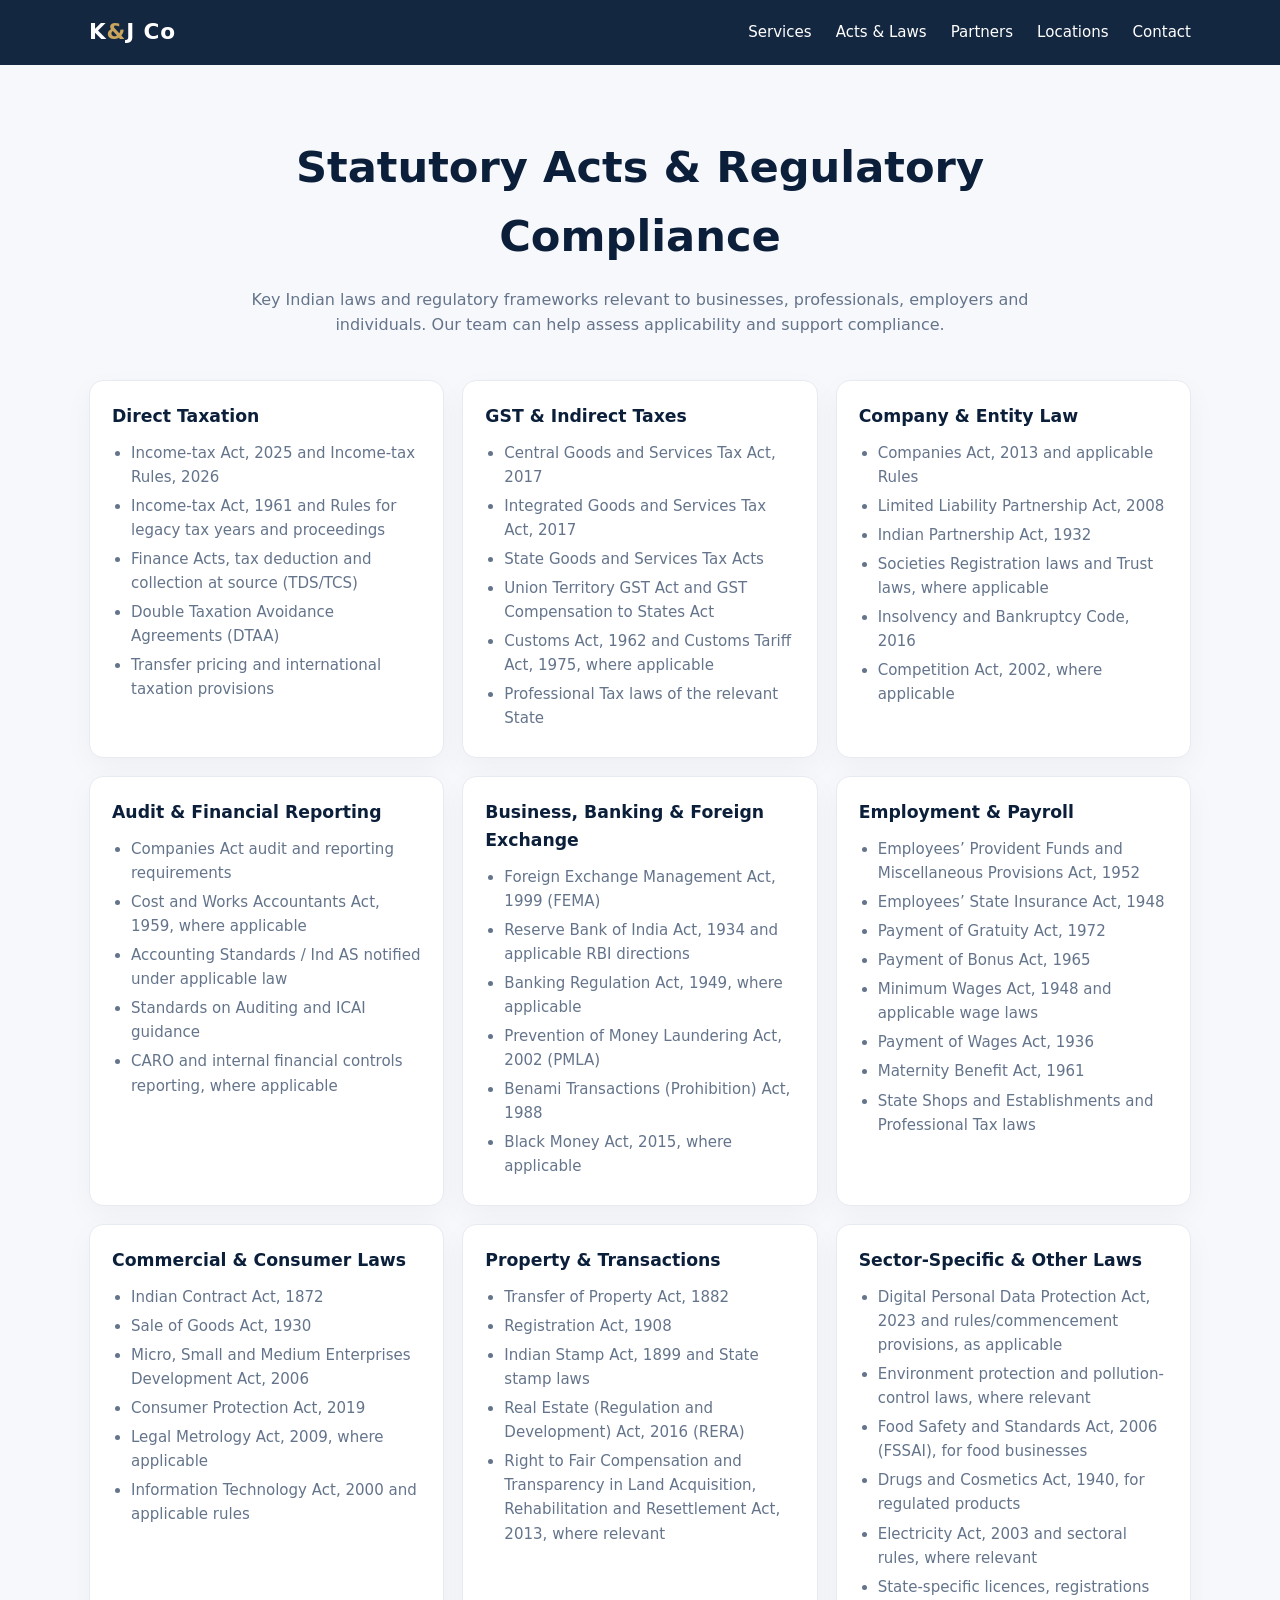
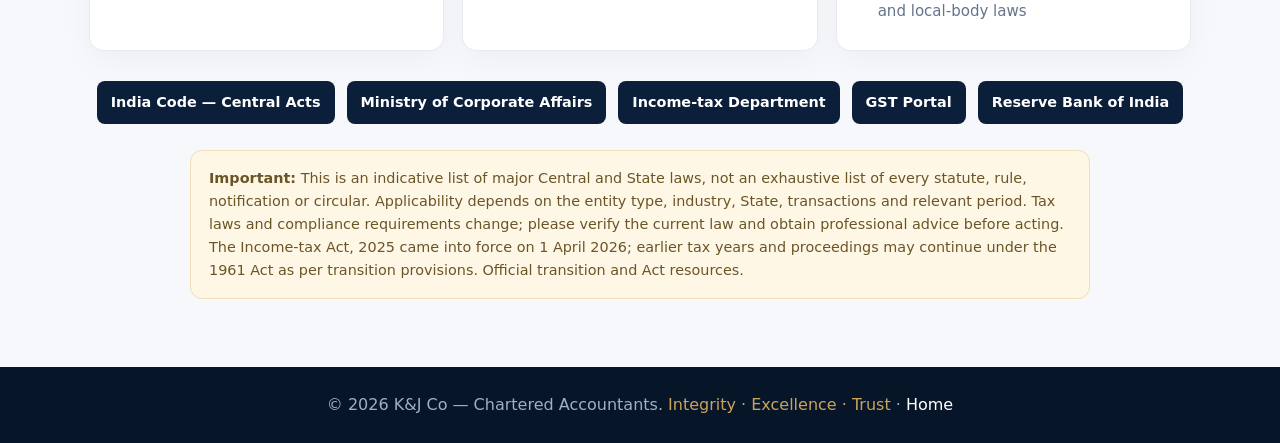
==== acts.html @ 5349c77d "Add dedicated statutory acts and laws page" ====
<!doctype html>
<html lang="en">
<head>
<meta charset="utf-8">
<meta name="viewport" content="width=device-width,initial-scale=1">
<title>Statutory Acts & Laws | K&J Co</title>
<meta name="description" content="An indicative guide to major Indian statutory acts and regulatory compliance areas relevant to businesses, professionals and individuals.">
<style>
:root{--navy:#0b1f3a;--gold:#c9a45c;--ink:#152238;--muted:#64748b;--bg:#f7f8fb;--white:#fff}
*{box-sizing:border-box}html{scroll-behavior:smooth}body{margin:0;font-family:Inter,system-ui,-apple-system,Segoe UI,Roboto,Arial,sans-serif;color:var(--ink);background:var(--bg);line-height:1.6}
a{text-decoration:none;color:inherit}.nav{position:sticky;top:0;z-index:10;background:rgba(11,31,58,.96);backdrop-filter:blur(12px);color:#fff}.navin{max-width:1150px;margin:auto;padding:15px 24px;display:flex;align-items:center;justify-content:space-between}.brand{font-weight:800;font-size:1.35rem;letter-spacing:.04em}.brand span{color:var(--gold)}.links{display:flex;gap:24px;font-size:.94rem}.links a:hover{color:var(--gold)}
section{max-width:1150px;margin:auto;padding:68px 24px}.section-head{text-align:center;max-width:800px;margin:0 auto 42px}.section-head h2{font-size:clamp(2rem,4vw,2.7rem);margin:0 0 10px;color:var(--navy)}.section-head p{color:var(--muted)}
.acts-grid{display:grid;grid-template-columns:repeat(3,1fr);gap:18px}.act-card{background:#fff;border:1px solid #e7eaf0;border-radius:14px;padding:22px;box-shadow:0 10px 30px rgba(15,23,42,.04)}.act-card h3{margin:0 0 10px;color:var(--navy);font-size:1.08rem}.act-card ul{padding-left:19px;margin:0;color:var(--muted);font-size:.94rem}.act-card li{margin:5px 0}.official-links{display:flex;flex-wrap:wrap;justify-content:center;gap:12px;margin-top:30px}.official-links a{background:#0b1f3a;color:#fff;border-radius:8px;padding:10px 14px;font-weight:700;font-size:.9rem}.legal-note{max-width:900px;margin:26px auto 0;padding:16px 18px;background:#fff7e6;border:1px solid #f0dfb6;border-radius:12px;color:#6b5527;font-size:.9rem}
footer{background:#071528;color:#9fb0c5;text-align:center;padding:25px}.gold{color:var(--gold)}
@media(max-width:800px){.links{display:none}.acts-grid{grid-template-columns:1fr}}
</style>
</head>
<body>
<nav class="nav"><div class="navin"><a class="brand" href="index.html">K<span>&</span>J Co</a><div class="links"><a href="index.html#services">Services</a><a href="acts.html">Acts & Laws</a><a href="index.html#partners">Partners</a><a href="index.html#locations">Locations</a><a href="index.html#contact">Contact</a></div></div></nav>
<section id="acts"><div class="section-head"><h2>Statutory Acts & Regulatory Compliance</h2><p>Key Indian laws and regulatory frameworks relevant to businesses, professionals, employers and individuals. Our team can help assess applicability and support compliance.</p></div>
<div class="acts-grid">
<article class="act-card"><h3>Direct Taxation</h3><ul><li>Income-tax Act, 2025 and Income-tax Rules, 2026</li><li>Income-tax Act, 1961 and Rules for legacy tax years and proceedings</li><li>Finance Acts, tax deduction and collection at source (TDS/TCS)</li><li>Double Taxation Avoidance Agreements (DTAA)</li><li>Transfer pricing and international taxation provisions</li></ul></article>
<article class="act-card"><h3>GST & Indirect Taxes</h3><ul><li>Central Goods and Services Tax Act, 2017</li><li>Integrated Goods and Services Tax Act, 2017</li><li>State Goods and Services Tax Acts</li><li>Union Territory GST Act and GST Compensation to States Act</li><li>Customs Act, 1962 and Customs Tariff Act, 1975, where applicable</li><li>Professional Tax laws of the relevant State</li></ul></article>
<article class="act-card"><h3>Company & Entity Law</h3><ul><li>Companies Act, 2013 and applicable Rules</li><li>Limited Liability Partnership Act, 2008</li><li>Indian Partnership Act, 1932</li><li>Societies Registration laws and Trust laws, where applicable</li><li>Insolvency and Bankruptcy Code, 2016</li><li>Competition Act, 2002, where applicable</li></ul></article>
<article class="act-card"><h3>Audit & Financial Reporting</h3><ul><li>Companies Act audit and reporting requirements</li><li>Cost and Works Accountants Act, 1959, where applicable</li><li>Accounting Standards / Ind AS notified under applicable law</li><li>Standards on Auditing and ICAI guidance</li><li>CARO and internal financial controls reporting, where applicable</li></ul></article>
<article class="act-card"><h3>Business, Banking & Foreign Exchange</h3><ul><li>Foreign Exchange Management Act, 1999 (FEMA)</li><li>Reserve Bank of India Act, 1934 and applicable RBI directions</li><li>Banking Regulation Act, 1949, where applicable</li><li>Prevention of Money Laundering Act, 2002 (PMLA)</li><li>Benami Transactions (Prohibition) Act, 1988</li><li>Black Money Act, 2015, where applicable</li></ul></article>
<article class="act-card"><h3>Employment & Payroll</h3><ul><li>Employees’ Provident Funds and Miscellaneous Provisions Act, 1952</li><li>Employees’ State Insurance Act, 1948</li><li>Payment of Gratuity Act, 1972</li><li>Payment of Bonus Act, 1965</li><li>Minimum Wages Act, 1948 and applicable wage laws</li><li>Payment of Wages Act, 1936</li><li>Maternity Benefit Act, 1961</li><li>State Shops and Establishments and Professional Tax laws</li></ul></article>
<article class="act-card"><h3>Commercial & Consumer Laws</h3><ul><li>Indian Contract Act, 1872</li><li>Sale of Goods Act, 1930</li><li>Micro, Small and Medium Enterprises Development Act, 2006</li><li>Consumer Protection Act, 2019</li><li>Legal Metrology Act, 2009, where applicable</li><li>Information Technology Act, 2000 and applicable rules</li></ul></article>
<article class="act-card"><h3>Property & Transactions</h3><ul><li>Transfer of Property Act, 1882</li><li>Registration Act, 1908</li><li>Indian Stamp Act, 1899 and State stamp laws</li><li>Real Estate (Regulation and Development) Act, 2016 (RERA)</li><li>Right to Fair Compensation and Transparency in Land Acquisition, Rehabilitation and Resettlement Act, 2013, where relevant</li></ul></article>
<article class="act-card"><h3>Sector-Specific & Other Laws</h3><ul><li>Digital Personal Data Protection Act, 2023 and rules/commencement provisions, as applicable</li><li>Environment protection and pollution-control laws, where relevant</li><li>Food Safety and Standards Act, 2006 (FSSAI), for food businesses</li><li>Drugs and Cosmetics Act, 1940, for regulated products</li><li>Electricity Act, 2003 and sectoral rules, where relevant</li><li>State-specific licences, registrations and local-body laws</li></ul></article>
</div>
<div class="official-links"><a href="https://www.indiacode.nic.in/" target="_blank" rel="noopener">India Code — Central Acts</a><a href="https://www.mca.gov.in/" target="_blank" rel="noopener">Ministry of Corporate Affairs</a><a href="https://www.incometaxindia.gov.in/" target="_blank" rel="noopener">Income-tax Department</a><a href="https://www.gst.gov.in/" target="_blank" rel="noopener">GST Portal</a><a href="https://www.rbi.org.in/" target="_blank" rel="noopener">Reserve Bank of India</a></div>
<div class="legal-note"><strong>Important:</strong> This is an indicative list of major Central and State laws, not an exhaustive list of every statute, rule, notification or circular. Applicability depends on the entity type, industry, State, transactions and relevant period. Tax laws and compliance requirements change; please verify the current law and obtain professional advice before acting. The Income-tax Act, 2025 came into force on 1 April 2026; earlier tax years and proceedings may continue under the 1961 Act as per transition provisions. <a href="https://www.incometaxindia.gov.in/en/income-tax-act-202511" target="_blank" rel="noopener">Official transition and Act resources</a>.</div>
</section>
<footer>© 2026 K&J Co — Chartered Accountants. <span class="gold">Integrity · Excellence · Trust</span> · <a href="index.html" style="color:#fff">Home</a></footer>
</body></html>
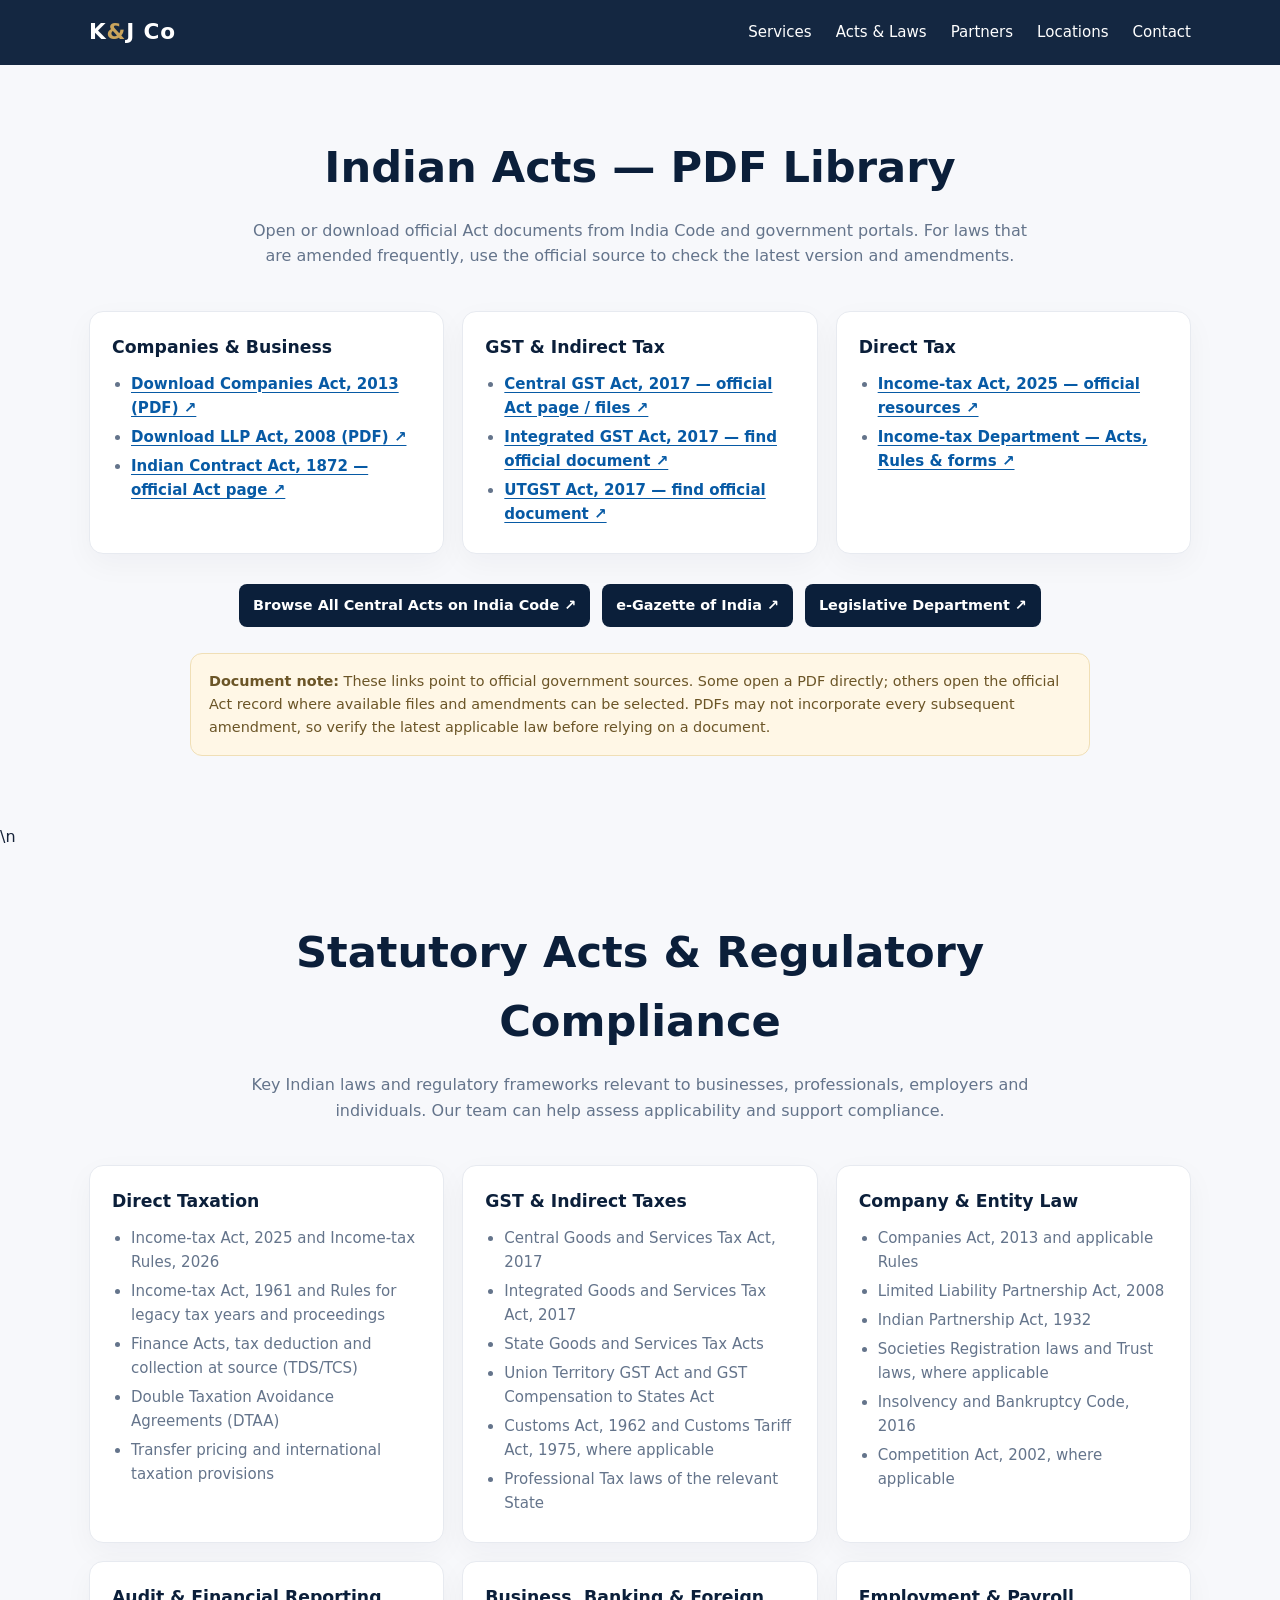
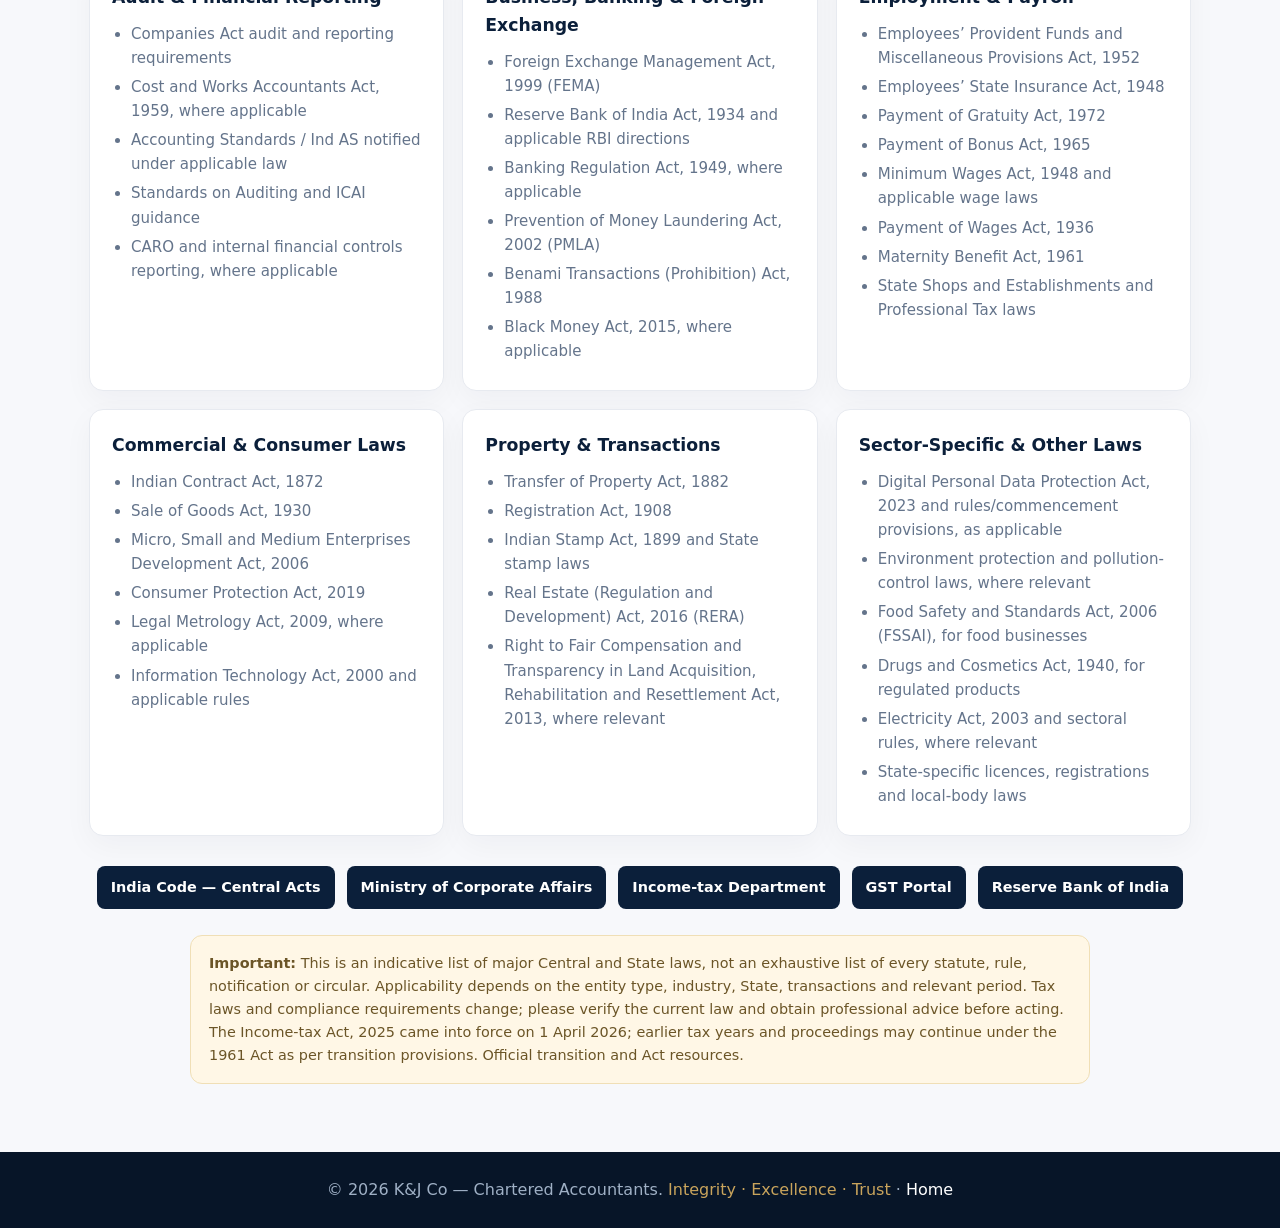
==== commit bbc0d48a: "Add official Indian Acts PDF library" ====
--- a/acts.html
+++ b/acts.html
@@ -13,11 +13,33 @@
 .acts-grid{display:grid;grid-template-columns:repeat(3,1fr);gap:18px}.act-card{background:#fff;border:1px solid #e7eaf0;border-radius:14px;padding:22px;box-shadow:0 10px 30px rgba(15,23,42,.04)}.act-card h3{margin:0 0 10px;color:var(--navy);font-size:1.08rem}.act-card ul{padding-left:19px;margin:0;color:var(--muted);font-size:.94rem}.act-card li{margin:5px 0}.official-links{display:flex;flex-wrap:wrap;justify-content:center;gap:12px;margin-top:30px}.official-links a{background:#0b1f3a;color:#fff;border-radius:8px;padding:10px 14px;font-weight:700;font-size:.9rem}.legal-note{max-width:900px;margin:26px auto 0;padding:16px 18px;background:#fff7e6;border:1px solid #f0dfb6;border-radius:12px;color:#6b5527;font-size:.9rem}
 footer{background:#071528;color:#9fb0c5;text-align:center;padding:25px}.gold{color:var(--gold)}
 @media(max-width:800px){.links{display:none}.acts-grid{grid-template-columns:1fr}}
-</style>
+.pdf-link{color:#075aa5;text-decoration:underline;text-underline-offset:3px;font-weight:650}.pdf-link:hover{color:#0b1f3a}.act-card a{overflow-wrap:anywhere}</style>
 </head>
 <body>
 <nav class="nav"><div class="navin"><a class="brand" href="index.html">K<span>&</span>J Co</a><div class="links"><a href="index.html#services">Services</a><a href="acts.html">Acts & Laws</a><a href="index.html#partners">Partners</a><a href="index.html#locations">Locations</a><a href="index.html#contact">Contact</a></div></div></nav>
-<section id="acts"><div class="section-head"><h2>Statutory Acts & Regulatory Compliance</h2><p>Key Indian laws and regulatory frameworks relevant to businesses, professionals, employers and individuals. Our team can help assess applicability and support compliance.</p></div>
+
+<section id="downloads">
+<div class="section-head"><h2>Indian Acts — PDF Library</h2><p>Open or download official Act documents from India Code and government portals. For laws that are amended frequently, use the official source to check the latest version and amendments.</p></div>
+<div class="acts-grid">
+<article class="act-card"><h3>Companies & Business</h3><ul>
+<li><a class="pdf-link" href="https://www.indiacode.nic.in/bitstream/123456789/2114/5/A2013-18.pdf" target="_blank" rel="noopener">Download Companies Act, 2013 (PDF) ↗</a></li>
+<li><a class="pdf-link" href="https://www.indiacode.nic.in/bitstream/123456789/2023/1/A2009-06.pdf" target="_blank" rel="noopener">Download LLP Act, 2008 (PDF) ↗</a></li>
+<li><a class="pdf-link" href="https://www.indiacode.nic.in/handle/123456789/2187?col=123456789%2F1362" target="_blank" rel="noopener">Indian Contract Act, 1872 — official Act page ↗</a></li>
+</ul></article>
+<article class="act-card"><h3>GST & Indirect Tax</h3><ul>
+<li><a class="pdf-link" href="https://www.indiacode.nic.in/indiacode/handle/123456789/15689?view_type=browse" target="_blank" rel="noopener">Central GST Act, 2017 — official Act page / files ↗</a></li>
+<li><a class="pdf-link" href="https://www.indiacode.nic.in/handle/123456789/1362/simple-search?query=Integrated%20Goods%20and%20Services%20Tax%20Act%2C%202017" target="_blank" rel="noopener">Integrated GST Act, 2017 — find official document ↗</a></li>
+<li><a class="pdf-link" href="https://www.indiacode.nic.in/handle/123456789/1362/simple-search?query=Union%20Territory%20Goods%20and%20Services%20Tax%20Act%2C%202017" target="_blank" rel="noopener">UTGST Act, 2017 — find official document ↗</a></li>
+</ul></article>
+<article class="act-card"><h3>Direct Tax</h3><ul>
+<li><a class="pdf-link" href="https://www.incometaxindia.gov.in/en/income-tax-act-202511" target="_blank" rel="noopener">Income-tax Act, 2025 — official resources ↗</a></li>
+<li><a class="pdf-link" href="https://www.incometaxindia.gov.in/" target="_blank" rel="noopener">Income-tax Department — Acts, Rules & forms ↗</a></li>
+</ul></article>
+</div>
+<div class="official-links"><a href="https://www.indiacode.nic.in/" target="_blank" rel="noopener">Browse All Central Acts on India Code ↗</a><a href="https://egazette.gov.in/" target="_blank" rel="noopener">e-Gazette of India ↗</a><a href="https://legislative.gov.in/" target="_blank" rel="noopener">Legislative Department ↗</a></div>
+<div class="legal-note"><strong>Document note:</strong> These links point to official government sources. Some open a PDF directly; others open the official Act record where available files and amendments can be selected. PDFs may not incorporate every subsequent amendment, so verify the latest applicable law before relying on a document.</div>
+</section>
+\n<section id="acts"><div class="section-head"><h2>Statutory Acts & Regulatory Compliance</h2><p>Key Indian laws and regulatory frameworks relevant to businesses, professionals, employers and individuals. Our team can help assess applicability and support compliance.</p></div>
 <div class="acts-grid">
 <article class="act-card"><h3>Direct Taxation</h3><ul><li>Income-tax Act, 2025 and Income-tax Rules, 2026</li><li>Income-tax Act, 1961 and Rules for legacy tax years and proceedings</li><li>Finance Acts, tax deduction and collection at source (TDS/TCS)</li><li>Double Taxation Avoidance Agreements (DTAA)</li><li>Transfer pricing and international taxation provisions</li></ul></article>
 <article class="act-card"><h3>GST & Indirect Taxes</h3><ul><li>Central Goods and Services Tax Act, 2017</li><li>Integrated Goods and Services Tax Act, 2017</li><li>State Goods and Services Tax Acts</li><li>Union Territory GST Act and GST Compensation to States Act</li><li>Customs Act, 1962 and Customs Tariff Act, 1975, where applicable</li><li>Professional Tax laws of the relevant State</li></ul></article>
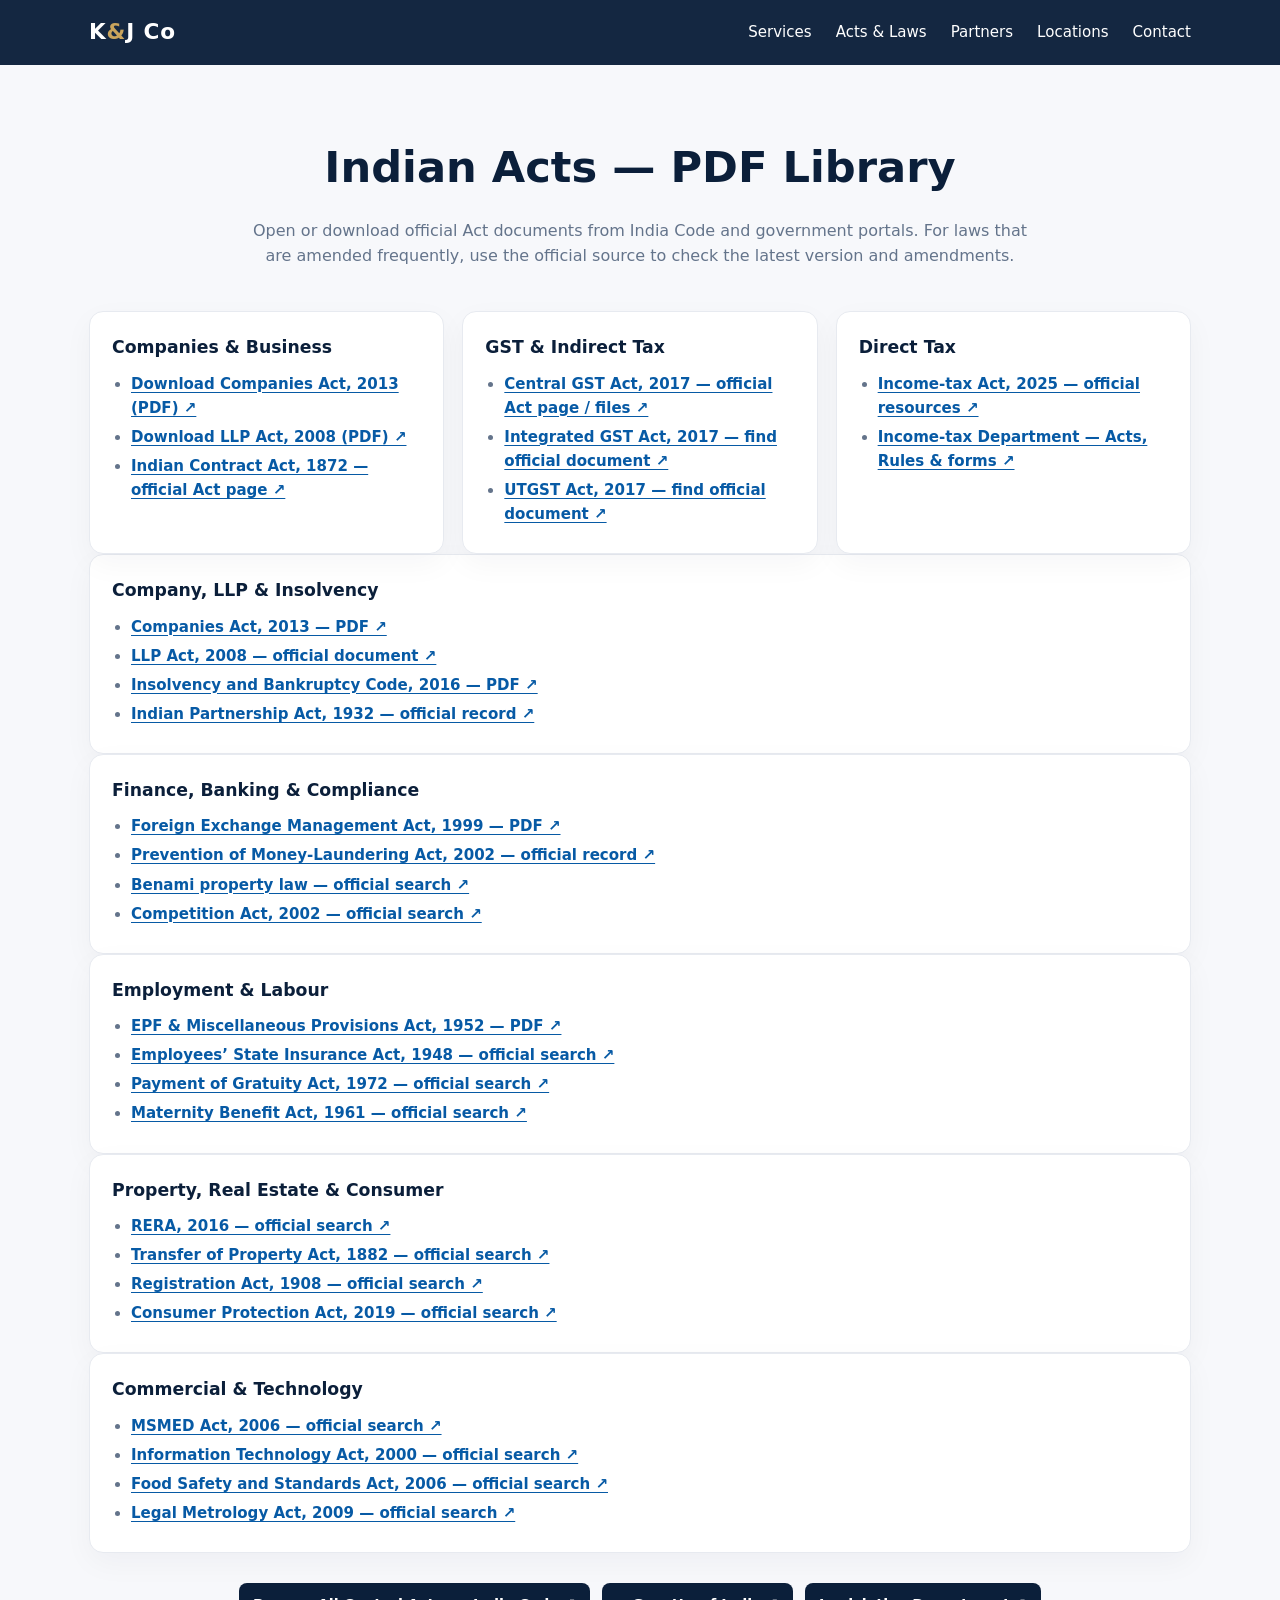
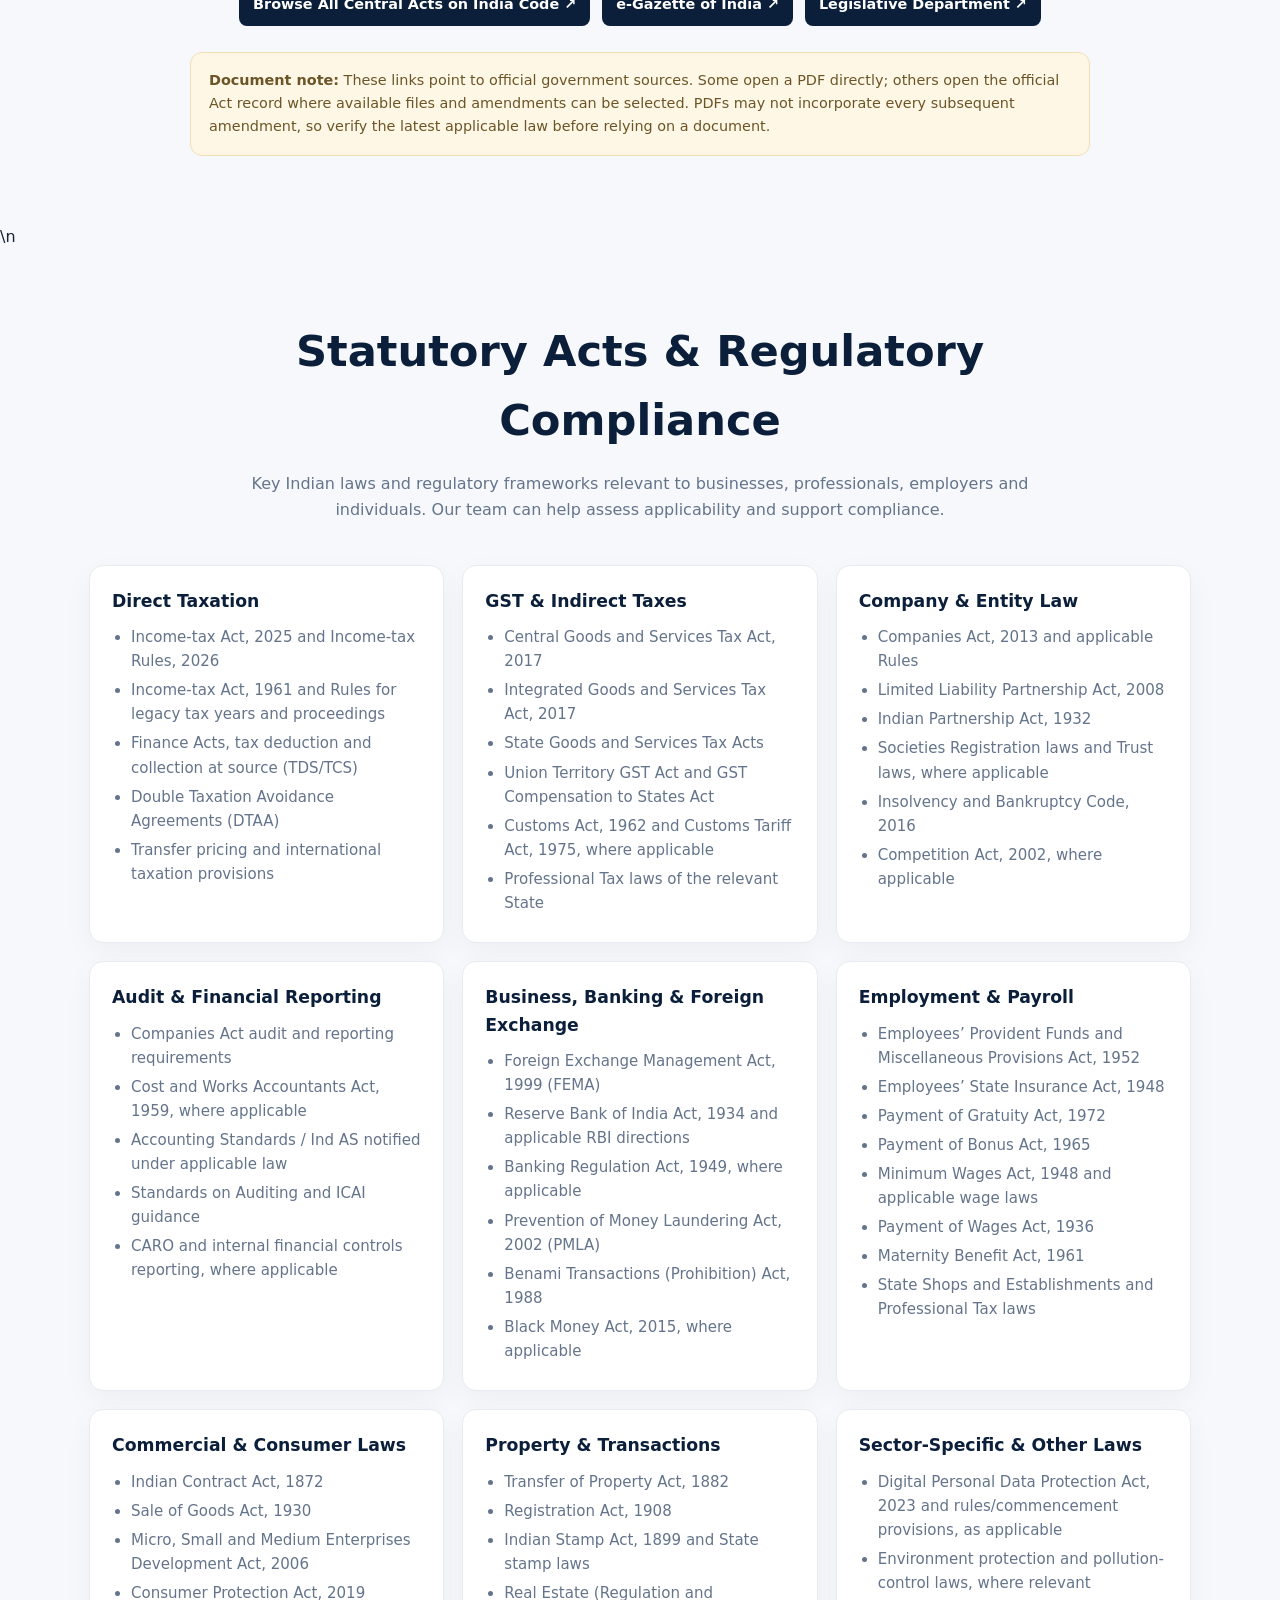
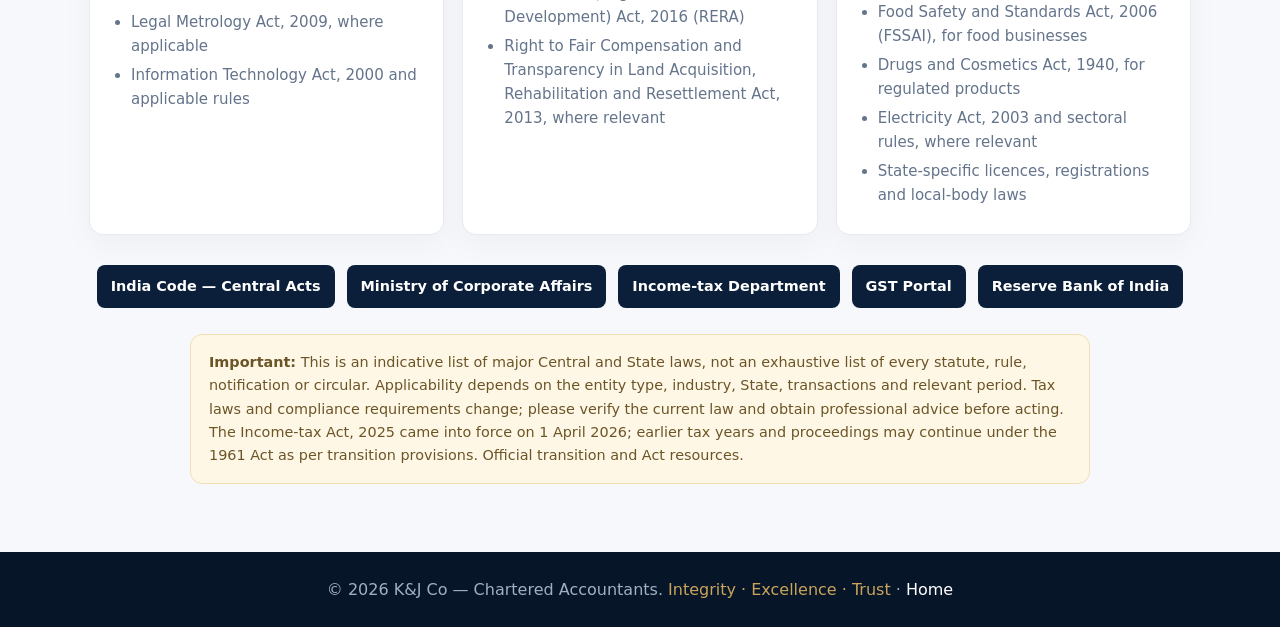
==== commit b92b7956: "Expand Indian Acts PDF library with more official laws" ====
--- a/acts.html
+++ b/acts.html
@@ -36,6 +36,38 @@
 <li><a class="pdf-link" href="https://www.incometaxindia.gov.in/" target="_blank" rel="noopener">Income-tax Department — Acts, Rules & forms ↗</a></li>
 </ul></article>
 </div>
+
+<article class="act-card"><h3>Company, LLP & Insolvency</h3><ul>
+<li><a class="pdf-link" href="https://www.indiacode.nic.in/bitstream/123456789/2114/5/A2013-18.pdf" target="_blank" rel="noopener">Companies Act, 2013 — PDF ↗</a></li>
+<li><a class="pdf-link" href="https://www.indiacode.nic.in/handle/123456789/2023/1/A2009-06.pdf" target="_blank" rel="noopener">LLP Act, 2008 — official document ↗</a></li>
+<li><a class="pdf-link" href="https://www.indiacode.nic.in/bitstream/123456789/15479/1/the_insolvency_and_bankruptcy_code%2C_2016.pdf" target="_blank" rel="noopener">Insolvency and Bankruptcy Code, 2016 — PDF ↗</a></li>
+<li><a class="pdf-link" href="https://www.indiacode.nic.in/handle/123456789/1362/simple-search?query=Indian%20Partnership%20Act%2C%201932" target="_blank" rel="noopener">Indian Partnership Act, 1932 — official record ↗</a></li>
+</ul></article>
+<article class="act-card"><h3>Finance, Banking & Compliance</h3><ul>
+<li><a class="pdf-link" href="https://www.indiacode.nic.in/bitstream/123456789/1988/1/A1999_42.pdf" target="_blank" rel="noopener">Foreign Exchange Management Act, 1999 — PDF ↗</a></li>
+<li><a class="pdf-link" href="https://www.indiacode.nic.in/indiacode/handle/123456789/2036?view_type=browse" target="_blank" rel="noopener">Prevention of Money-Laundering Act, 2002 — official record ↗</a></li>
+<li><a class="pdf-link" href="https://www.indiacode.nic.in/handle/123456789/1362/simple-search?query=Benami%20Transactions%20(Prohibition)%20Act" target="_blank" rel="noopener">Benami property law — official search ↗</a></li>
+<li><a class="pdf-link" href="https://www.indiacode.nic.in/handle/123456789/1362/simple-search?query=Competition%20Act%2C%202002" target="_blank" rel="noopener">Competition Act, 2002 — official search ↗</a></li>
+</ul></article>
+<article class="act-card"><h3>Employment & Labour</h3><ul>
+<li><a class="pdf-link" href="https://www.indiacode.nic.in/bitstream/123456789/2152/1/a195219.pdf" target="_blank" rel="noopener">EPF & Miscellaneous Provisions Act, 1952 — PDF ↗</a></li>
+<li><a class="pdf-link" href="https://www.indiacode.nic.in/handle/123456789/1362/simple-search?query=Employees%27%20State%20Insurance%20Act%2C%201948" target="_blank" rel="noopener">Employees’ State Insurance Act, 1948 — official search ↗</a></li>
+<li><a class="pdf-link" href="https://www.indiacode.nic.in/handle/123456789/1362/simple-search?query=Payment%20of%20Gratuity%20Act%2C%201972" target="_blank" rel="noopener">Payment of Gratuity Act, 1972 — official search ↗</a></li>
+<li><a class="pdf-link" href="https://www.indiacode.nic.in/handle/123456789/1362/simple-search?query=Maternity%20Benefit%20Act%2C%201961" target="_blank" rel="noopener">Maternity Benefit Act, 1961 — official search ↗</a></li>
+</ul></article>
+<article class="act-card"><h3>Property, Real Estate & Consumer</h3><ul>
+<li><a class="pdf-link" href="https://www.indiacode.nic.in/handle/123456789/1362/simple-search?query=Real%20Estate%20(Regulation%20and%20Development)%20Act%2C%202016" target="_blank" rel="noopener">RERA, 2016 — official search ↗</a></li>
+<li><a class="pdf-link" href="https://www.indiacode.nic.in/handle/123456789/1362/simple-search?query=Transfer%20of%20Property%20Act%2C%201882" target="_blank" rel="noopener">Transfer of Property Act, 1882 — official search ↗</a></li>
+<li><a class="pdf-link" href="https://www.indiacode.nic.in/handle/123456789/1362/simple-search?query=Registration%20Act%2C%201908" target="_blank" rel="noopener">Registration Act, 1908 — official search ↗</a></li>
+<li><a class="pdf-link" href="https://www.indiacode.nic.in/handle/123456789/1362/simple-search?query=Consumer%20Protection%20Act%2C%202019" target="_blank" rel="noopener">Consumer Protection Act, 2019 — official search ↗</a></li>
+</ul></article>
+<article class="act-card"><h3>Commercial & Technology</h3><ul>
+<li><a class="pdf-link" href="https://www.indiacode.nic.in/handle/123456789/1362/simple-search?query=Micro%2C%20Small%20and%20Medium%20Enterprises%20Development%20Act%2C%202006" target="_blank" rel="noopener">MSMED Act, 2006 — official search ↗</a></li>
+<li><a class="pdf-link" href="https://www.indiacode.nic.in/handle/123456789/1362/simple-search?query=Information%20Technology%20Act%2C%202000" target="_blank" rel="noopener">Information Technology Act, 2000 — official search ↗</a></li>
+<li><a class="pdf-link" href="https://www.indiacode.nic.in/handle/123456789/1362/simple-search?query=Food%20Safety%20and%20Standards%20Act%2C%202006" target="_blank" rel="noopener">Food Safety and Standards Act, 2006 — official search ↗</a></li>
+<li><a class="pdf-link" href="https://www.indiacode.nic.in/handle/123456789/1362/simple-search?query=Legal%20Metrology%20Act%2C%202009" target="_blank" rel="noopener">Legal Metrology Act, 2009 — official search ↗</a></li>
+</ul></article>
+
 <div class="official-links"><a href="https://www.indiacode.nic.in/" target="_blank" rel="noopener">Browse All Central Acts on India Code ↗</a><a href="https://egazette.gov.in/" target="_blank" rel="noopener">e-Gazette of India ↗</a><a href="https://legislative.gov.in/" target="_blank" rel="noopener">Legislative Department ↗</a></div>
 <div class="legal-note"><strong>Document note:</strong> These links point to official government sources. Some open a PDF directly; others open the official Act record where available files and amendments can be selected. PDFs may not incorporate every subsequent amendment, so verify the latest applicable law before relying on a document.</div>
 </section>
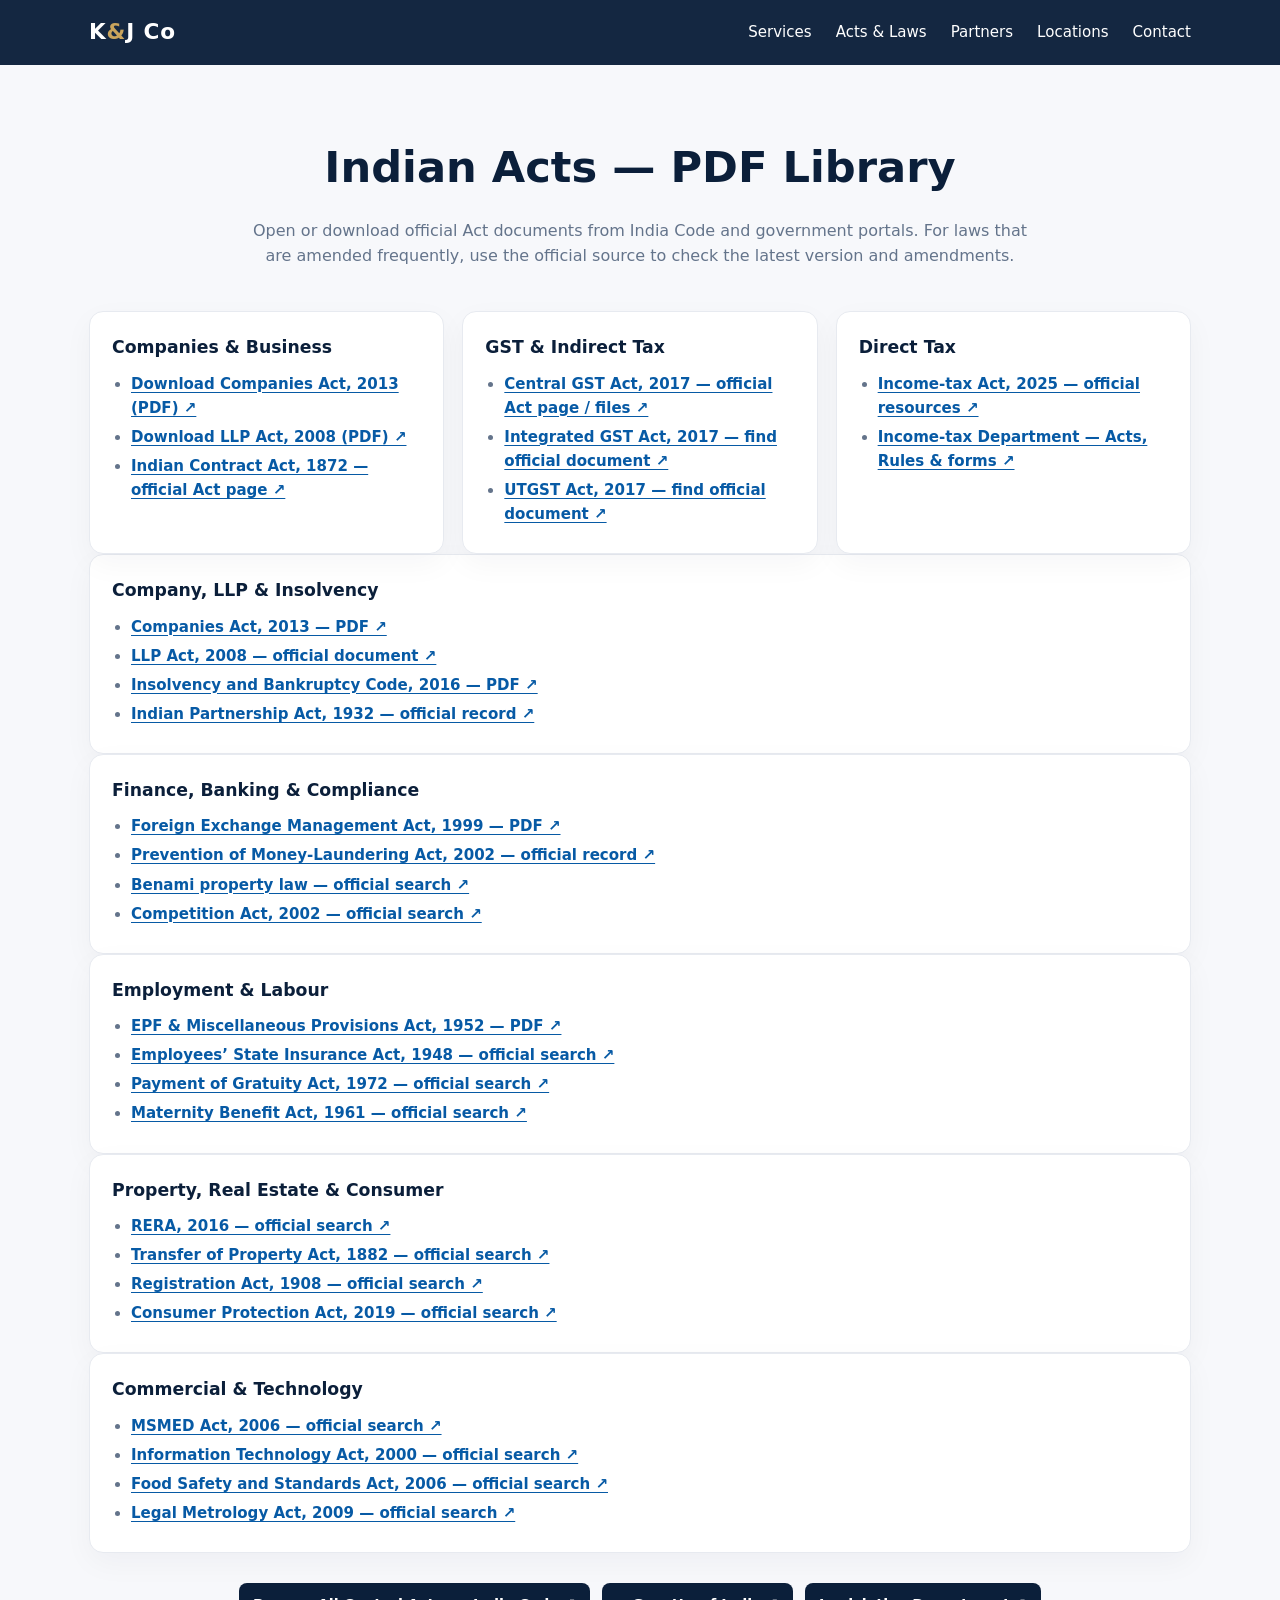
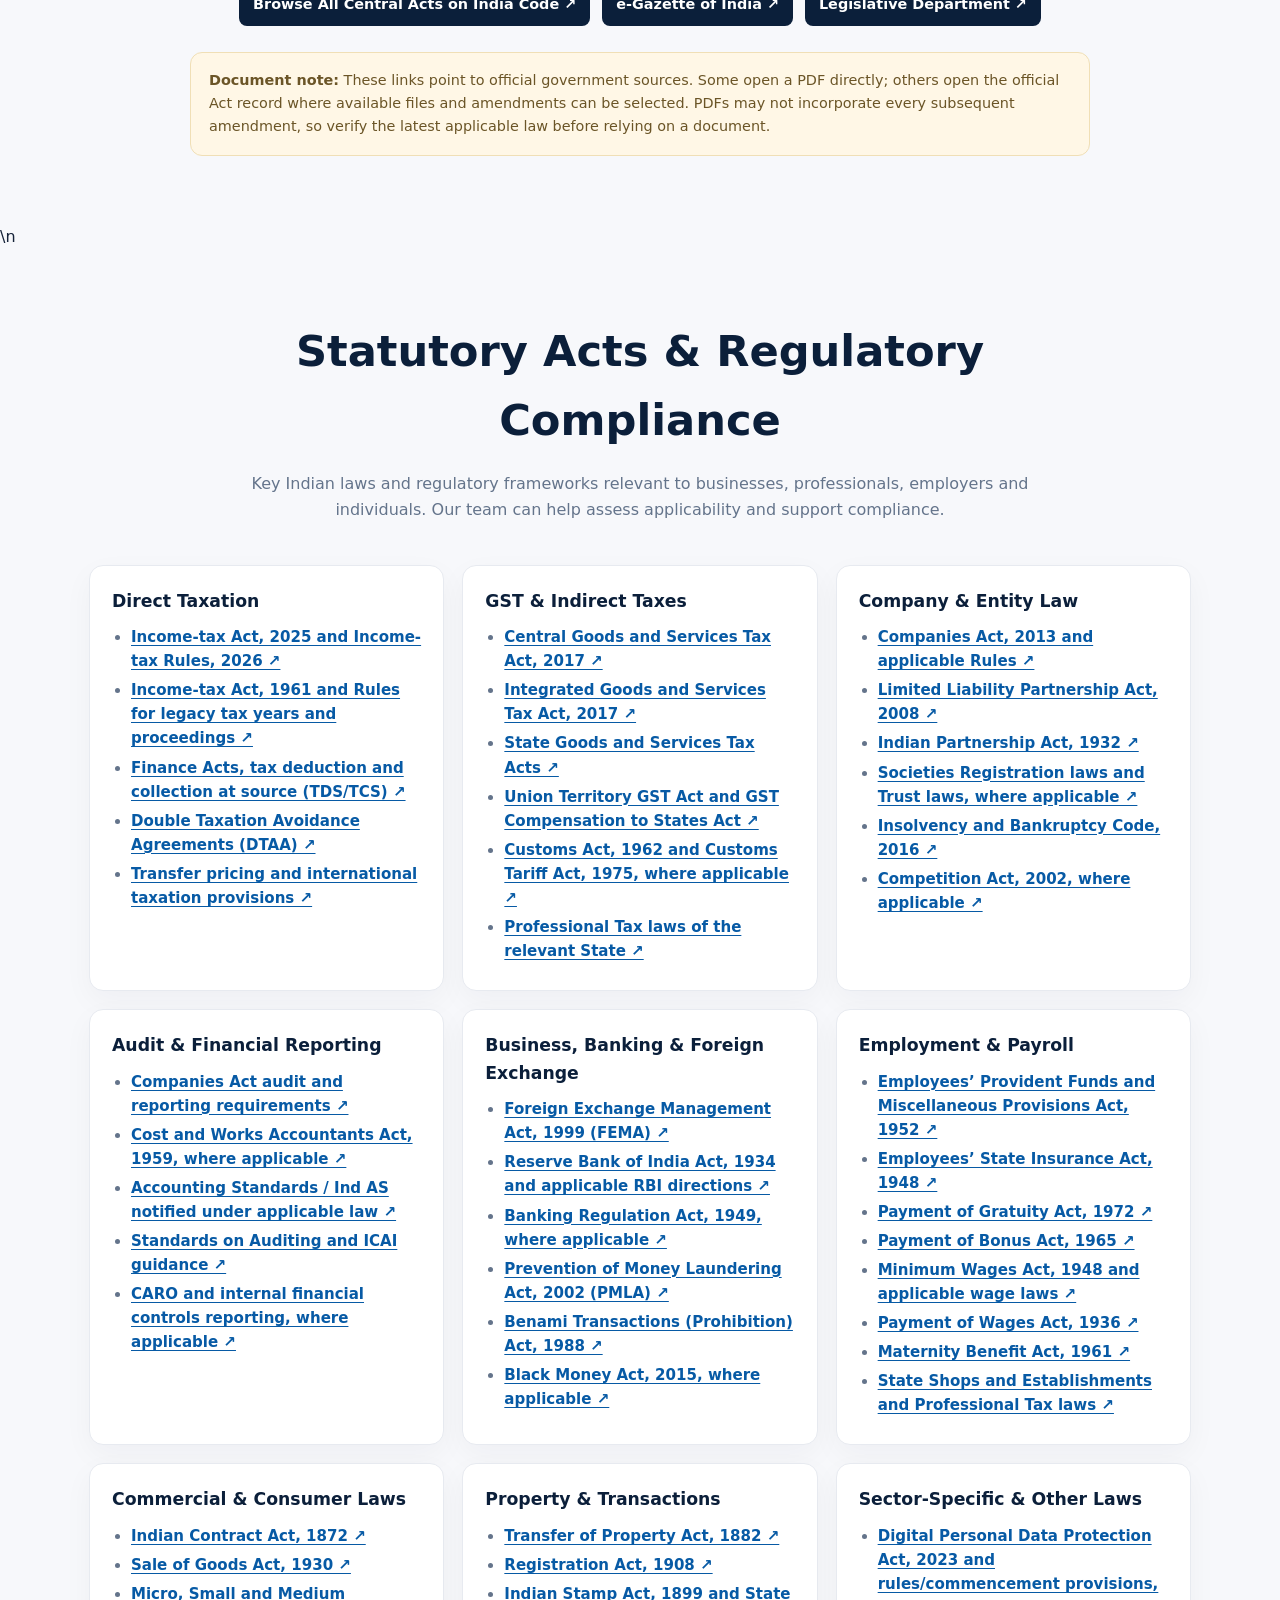
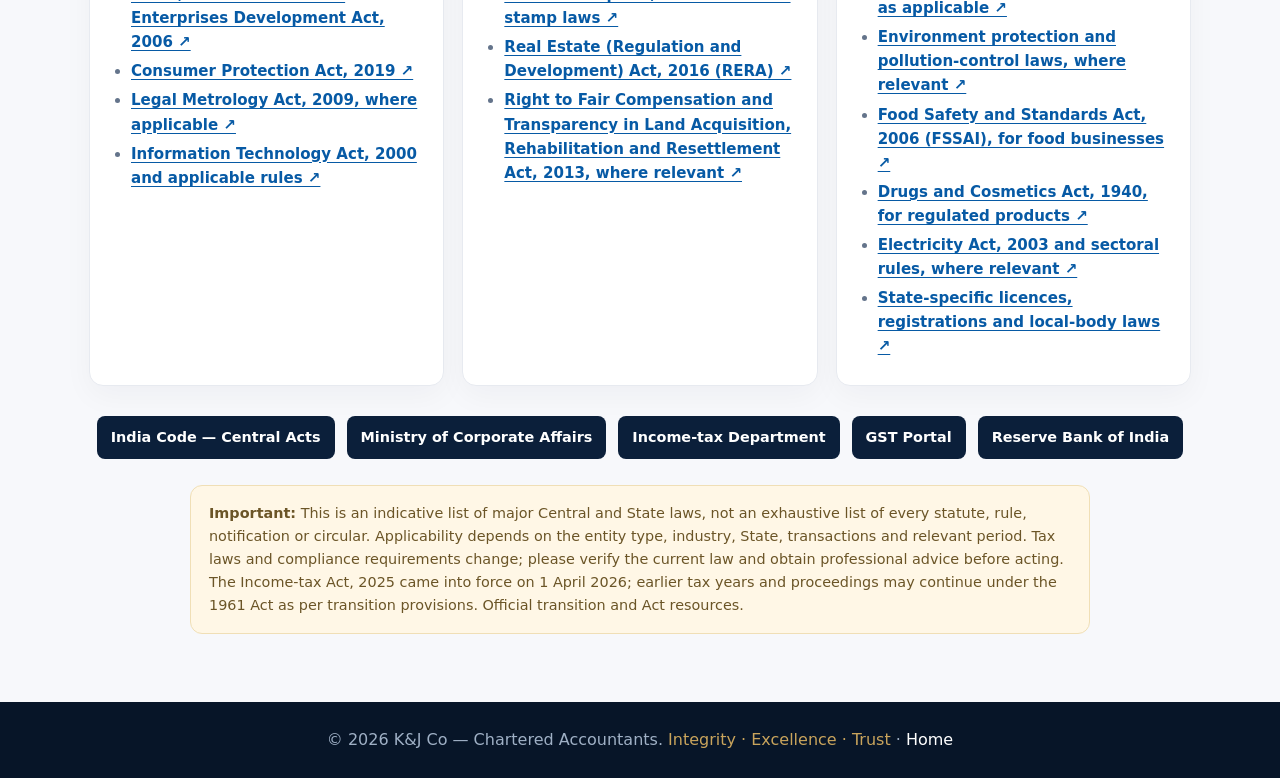
==== commit 19412561: "Link each listed statutory act to official source" ====
--- a/acts.html
+++ b/acts.html
@@ -13,7 +13,7 @@
 .acts-grid{display:grid;grid-template-columns:repeat(3,1fr);gap:18px}.act-card{background:#fff;border:1px solid #e7eaf0;border-radius:14px;padding:22px;box-shadow:0 10px 30px rgba(15,23,42,.04)}.act-card h3{margin:0 0 10px;color:var(--navy);font-size:1.08rem}.act-card ul{padding-left:19px;margin:0;color:var(--muted);font-size:.94rem}.act-card li{margin:5px 0}.official-links{display:flex;flex-wrap:wrap;justify-content:center;gap:12px;margin-top:30px}.official-links a{background:#0b1f3a;color:#fff;border-radius:8px;padding:10px 14px;font-weight:700;font-size:.9rem}.legal-note{max-width:900px;margin:26px auto 0;padding:16px 18px;background:#fff7e6;border:1px solid #f0dfb6;border-radius:12px;color:#6b5527;font-size:.9rem}
 footer{background:#071528;color:#9fb0c5;text-align:center;padding:25px}.gold{color:var(--gold)}
 @media(max-width:800px){.links{display:none}.acts-grid{grid-template-columns:1fr}}
-.pdf-link{color:#075aa5;text-decoration:underline;text-underline-offset:3px;font-weight:650}.pdf-link:hover{color:#0b1f3a}.act-card a{overflow-wrap:anywhere}</style>
+.act-law-link{color:#075aa5;text-decoration:underline;text-underline-offset:3px;font-weight:650}.act-law-link:hover{color:#0b1f3a}.pdf-link{color:#075aa5;text-decoration:underline;text-underline-offset:3px;font-weight:650}.pdf-link:hover{color:#0b1f3a}.act-card a{overflow-wrap:anywhere}</style>
 </head>
 <body>
 <nav class="nav"><div class="navin"><a class="brand" href="index.html">K<span>&</span>J Co</a><div class="links"><a href="index.html#services">Services</a><a href="acts.html">Acts & Laws</a><a href="index.html#partners">Partners</a><a href="index.html#locations">Locations</a><a href="index.html#contact">Contact</a></div></div></nav>
@@ -73,15 +73,15 @@
 </section>
 \n<section id="acts"><div class="section-head"><h2>Statutory Acts & Regulatory Compliance</h2><p>Key Indian laws and regulatory frameworks relevant to businesses, professionals, employers and individuals. Our team can help assess applicability and support compliance.</p></div>
 <div class="acts-grid">
-<article class="act-card"><h3>Direct Taxation</h3><ul><li>Income-tax Act, 2025 and Income-tax Rules, 2026</li><li>Income-tax Act, 1961 and Rules for legacy tax years and proceedings</li><li>Finance Acts, tax deduction and collection at source (TDS/TCS)</li><li>Double Taxation Avoidance Agreements (DTAA)</li><li>Transfer pricing and international taxation provisions</li></ul></article>
-<article class="act-card"><h3>GST & Indirect Taxes</h3><ul><li>Central Goods and Services Tax Act, 2017</li><li>Integrated Goods and Services Tax Act, 2017</li><li>State Goods and Services Tax Acts</li><li>Union Territory GST Act and GST Compensation to States Act</li><li>Customs Act, 1962 and Customs Tariff Act, 1975, where applicable</li><li>Professional Tax laws of the relevant State</li></ul></article>
-<article class="act-card"><h3>Company & Entity Law</h3><ul><li>Companies Act, 2013 and applicable Rules</li><li>Limited Liability Partnership Act, 2008</li><li>Indian Partnership Act, 1932</li><li>Societies Registration laws and Trust laws, where applicable</li><li>Insolvency and Bankruptcy Code, 2016</li><li>Competition Act, 2002, where applicable</li></ul></article>
-<article class="act-card"><h3>Audit & Financial Reporting</h3><ul><li>Companies Act audit and reporting requirements</li><li>Cost and Works Accountants Act, 1959, where applicable</li><li>Accounting Standards / Ind AS notified under applicable law</li><li>Standards on Auditing and ICAI guidance</li><li>CARO and internal financial controls reporting, where applicable</li></ul></article>
-<article class="act-card"><h3>Business, Banking & Foreign Exchange</h3><ul><li>Foreign Exchange Management Act, 1999 (FEMA)</li><li>Reserve Bank of India Act, 1934 and applicable RBI directions</li><li>Banking Regulation Act, 1949, where applicable</li><li>Prevention of Money Laundering Act, 2002 (PMLA)</li><li>Benami Transactions (Prohibition) Act, 1988</li><li>Black Money Act, 2015, where applicable</li></ul></article>
-<article class="act-card"><h3>Employment & Payroll</h3><ul><li>Employees’ Provident Funds and Miscellaneous Provisions Act, 1952</li><li>Employees’ State Insurance Act, 1948</li><li>Payment of Gratuity Act, 1972</li><li>Payment of Bonus Act, 1965</li><li>Minimum Wages Act, 1948 and applicable wage laws</li><li>Payment of Wages Act, 1936</li><li>Maternity Benefit Act, 1961</li><li>State Shops and Establishments and Professional Tax laws</li></ul></article>
-<article class="act-card"><h3>Commercial & Consumer Laws</h3><ul><li>Indian Contract Act, 1872</li><li>Sale of Goods Act, 1930</li><li>Micro, Small and Medium Enterprises Development Act, 2006</li><li>Consumer Protection Act, 2019</li><li>Legal Metrology Act, 2009, where applicable</li><li>Information Technology Act, 2000 and applicable rules</li></ul></article>
-<article class="act-card"><h3>Property & Transactions</h3><ul><li>Transfer of Property Act, 1882</li><li>Registration Act, 1908</li><li>Indian Stamp Act, 1899 and State stamp laws</li><li>Real Estate (Regulation and Development) Act, 2016 (RERA)</li><li>Right to Fair Compensation and Transparency in Land Acquisition, Rehabilitation and Resettlement Act, 2013, where relevant</li></ul></article>
-<article class="act-card"><h3>Sector-Specific & Other Laws</h3><ul><li>Digital Personal Data Protection Act, 2023 and rules/commencement provisions, as applicable</li><li>Environment protection and pollution-control laws, where relevant</li><li>Food Safety and Standards Act, 2006 (FSSAI), for food businesses</li><li>Drugs and Cosmetics Act, 1940, for regulated products</li><li>Electricity Act, 2003 and sectoral rules, where relevant</li><li>State-specific licences, registrations and local-body laws</li></ul></article>
+<article class="act-card"><h3>Direct Taxation</h3><ul><li><a class="act-law-link" href="https://www.incometaxindia.gov.in/en/income-tax-act-202511" target="_blank" rel="noopener">Income-tax Act, 2025 and Income-tax Rules, 2026 ↗</a></li><li><a class="act-law-link" href="https://www.incometaxindia.gov.in/" target="_blank" rel="noopener">Income-tax Act, 1961 and Rules for legacy tax years and proceedings ↗</a></li><li><a class="act-law-link" href="https://www.incometaxindia.gov.in/" target="_blank" rel="noopener">Finance Acts, tax deduction and collection at source (TDS/TCS) ↗</a></li><li><a class="act-law-link" href="https://www.incometaxindia.gov.in/" target="_blank" rel="noopener">Double Taxation Avoidance Agreements (DTAA) ↗</a></li><li><a class="act-law-link" href="https://www.incometaxindia.gov.in/" target="_blank" rel="noopener">Transfer pricing and international taxation provisions ↗</a></li></ul></article>
+<article class="act-card"><h3>GST & Indirect Taxes</h3><ul><li><a class="act-law-link" href="https://www.indiacode.nic.in/indiacode/handle/123456789/15689?view_type=browse" target="_blank" rel="noopener">Central Goods and Services Tax Act, 2017 ↗</a></li><li><a class="act-law-link" href="https://www.indiacode.nic.in/handle/123456789/1362/simple-search?query=Integrated%20Goods%20and%20Services%20Tax%20Act%2C%202017" target="_blank" rel="noopener">Integrated Goods and Services Tax Act, 2017 ↗</a></li><li><a class="act-law-link" href="https://www.gst.gov.in/" target="_blank" rel="noopener">State Goods and Services Tax Acts ↗</a></li><li><a class="act-law-link" href="https://www.indiacode.nic.in/handle/123456789/1362/simple-search?query=Goods%20and%20Services%20Tax%20Compensation%20to%20States%20Act" target="_blank" rel="noopener">Union Territory GST Act and GST Compensation to States Act ↗</a></li><li><a class="act-law-link" href="https://www.indiacode.nic.in/" target="_blank" rel="noopener">Customs Act, 1962 and Customs Tariff Act, 1975, where applicable ↗</a></li><li><a class="act-law-link" href="https://www.indiacode.nic.in/" target="_blank" rel="noopener">Professional Tax laws of the relevant State ↗</a></li></ul></article>
+<article class="act-card"><h3>Company & Entity Law</h3><ul><li><a class="act-law-link" href="https://www.indiacode.nic.in/bitstream/123456789/2114/5/A2013-18.pdf" target="_blank" rel="noopener">Companies Act, 2013 and applicable Rules ↗</a></li><li><a class="act-law-link" href="https://www.indiacode.nic.in/handle/123456789/2023/1/A2009-06.pdf" target="_blank" rel="noopener">Limited Liability Partnership Act, 2008 ↗</a></li><li><a class="act-law-link" href="https://www.indiacode.nic.in/handle/123456789/1362/simple-search?query=Indian%20Partnership%20Act%2C%201932" target="_blank" rel="noopener">Indian Partnership Act, 1932 ↗</a></li><li><a class="act-law-link" href="https://www.indiacode.nic.in/" target="_blank" rel="noopener">Societies Registration laws and Trust laws, where applicable ↗</a></li><li><a class="act-law-link" href="https://www.indiacode.nic.in/bitstream/123456789/15479/1/the_insolvency_and_bankruptcy_code%2C_2016.pdf" target="_blank" rel="noopener">Insolvency and Bankruptcy Code, 2016 ↗</a></li><li><a class="act-law-link" href="https://www.indiacode.nic.in/handle/123456789/1362/simple-search?query=Competition%20Act%2C%202002" target="_blank" rel="noopener">Competition Act, 2002, where applicable ↗</a></li></ul></article>
+<article class="act-card"><h3>Audit & Financial Reporting</h3><ul><li><a class="act-law-link" href="https://www.indiacode.nic.in/bitstream/123456789/2114/5/A2013-18.pdf" target="_blank" rel="noopener">Companies Act audit and reporting requirements ↗</a></li><li><a class="act-law-link" href="https://www.indiacode.nic.in/handle/123456789/1362/simple-search?query=Cost%20and%20Works%20Accountants%20Act%2C%201959" target="_blank" rel="noopener">Cost and Works Accountants Act, 1959, where applicable ↗</a></li><li><a class="act-law-link" href="https://www.mca.gov.in/" target="_blank" rel="noopener">Accounting Standards / Ind AS notified under applicable law ↗</a></li><li><a class="act-law-link" href="https://www.icai.org/" target="_blank" rel="noopener">Standards on Auditing and ICAI guidance ↗</a></li><li><a class="act-law-link" href="https://www.mca.gov.in/" target="_blank" rel="noopener">CARO and internal financial controls reporting, where applicable ↗</a></li></ul></article>
+<article class="act-card"><h3>Business, Banking & Foreign Exchange</h3><ul><li><a class="act-law-link" href="https://www.indiacode.nic.in/bitstream/123456789/1988/1/A1999_42.pdf" target="_blank" rel="noopener">Foreign Exchange Management Act, 1999 (FEMA) ↗</a></li><li><a class="act-law-link" href="https://www.indiacode.nic.in/handle/123456789/1362/simple-search?query=Reserve%20Bank%20of%20India%20Act%2C%201934" target="_blank" rel="noopener">Reserve Bank of India Act, 1934 and applicable RBI directions ↗</a></li><li><a class="act-law-link" href="https://www.indiacode.nic.in/handle/123456789/1362/simple-search?query=Banking%20Regulation%20Act%2C%201949" target="_blank" rel="noopener">Banking Regulation Act, 1949, where applicable ↗</a></li><li><a class="act-law-link" href="https://www.indiacode.nic.in/indiacode/handle/123456789/2036?view_type=browse" target="_blank" rel="noopener">Prevention of Money Laundering Act, 2002 (PMLA) ↗</a></li><li><a class="act-law-link" href="https://www.indiacode.nic.in/handle/123456789/1362/simple-search?query=Benami%20Transactions%20(Prohibition)%20Act" target="_blank" rel="noopener">Benami Transactions (Prohibition) Act, 1988 ↗</a></li><li><a class="act-law-link" href="https://www.indiacode.nic.in/handle/123456789/1362/simple-search?query=Black%20Money%20(Undisclosed%20Foreign%20Income%20and%20Assets)%20and%20Imposition%20of%20Tax%20Act%2C%202015" target="_blank" rel="noopener">Black Money Act, 2015, where applicable ↗</a></li></ul></article>
+<article class="act-card"><h3>Employment & Payroll</h3><ul><li><a class="act-law-link" href="https://www.indiacode.nic.in/bitstream/123456789/2152/1/a195219.pdf" target="_blank" rel="noopener">Employees’ Provident Funds and Miscellaneous Provisions Act, 1952 ↗</a></li><li><a class="act-law-link" href="https://www.indiacode.nic.in/handle/123456789/1362/simple-search?query=Employees%27%20State%20Insurance%20Act%2C%201948" target="_blank" rel="noopener">Employees’ State Insurance Act, 1948 ↗</a></li><li><a class="act-law-link" href="https://www.indiacode.nic.in/handle/123456789/1362/simple-search?query=Payment%20of%20Gratuity%20Act%2C%201972" target="_blank" rel="noopener">Payment of Gratuity Act, 1972 ↗</a></li><li><a class="act-law-link" href="https://www.indiacode.nic.in/handle/123456789/1362/simple-search?query=Payment%20of%20Bonus%20Act%2C%201965" target="_blank" rel="noopener">Payment of Bonus Act, 1965 ↗</a></li><li><a class="act-law-link" href="https://www.indiacode.nic.in/handle/123456789/1362/simple-search?query=Minimum%20Wages%20Act%2C%201948" target="_blank" rel="noopener">Minimum Wages Act, 1948 and applicable wage laws ↗</a></li><li><a class="act-law-link" href="https://www.indiacode.nic.in/handle/123456789/1362/simple-search?query=Payment%20of%20Wages%20Act%2C%201936" target="_blank" rel="noopener">Payment of Wages Act, 1936 ↗</a></li><li><a class="act-law-link" href="https://www.indiacode.nic.in/handle/123456789/1362/simple-search?query=Maternity%20Benefit%20Act%2C%201961" target="_blank" rel="noopener">Maternity Benefit Act, 1961 ↗</a></li><li><a class="act-law-link" href="https://www.indiacode.nic.in/" target="_blank" rel="noopener">State Shops and Establishments and Professional Tax laws ↗</a></li></ul></article>
+<article class="act-card"><h3>Commercial & Consumer Laws</h3><ul><li><a class="act-law-link" href="https://www.indiacode.nic.in/handle/123456789/2187?col=123456789%2F1362" target="_blank" rel="noopener">Indian Contract Act, 1872 ↗</a></li><li><a class="act-law-link" href="https://www.indiacode.nic.in/handle/123456789/1362/simple-search?query=Sale%20of%20Goods%20Act%2C%201930" target="_blank" rel="noopener">Sale of Goods Act, 1930 ↗</a></li><li><a class="act-law-link" href="https://www.indiacode.nic.in/handle/123456789/1362/simple-search?query=Micro%2C%20Small%20and%20Medium%20Enterprises%20Development%20Act%2C%202006" target="_blank" rel="noopener">Micro, Small and Medium Enterprises Development Act, 2006 ↗</a></li><li><a class="act-law-link" href="https://www.indiacode.nic.in/handle/123456789/1362/simple-search?query=Consumer%20Protection%20Act%2C%202019" target="_blank" rel="noopener">Consumer Protection Act, 2019 ↗</a></li><li><a class="act-law-link" href="https://www.indiacode.nic.in/handle/123456789/1362/simple-search?query=Legal%20Metrology%20Act%2C%202009" target="_blank" rel="noopener">Legal Metrology Act, 2009, where applicable ↗</a></li><li><a class="act-law-link" href="https://www.indiacode.nic.in/handle/123456789/1362/simple-search?query=Information%20Technology%20Act%2C%202000" target="_blank" rel="noopener">Information Technology Act, 2000 and applicable rules ↗</a></li></ul></article>
+<article class="act-card"><h3>Property & Transactions</h3><ul><li><a class="act-law-link" href="https://www.indiacode.nic.in/handle/123456789/1362/simple-search?query=Transfer%20of%20Property%20Act%2C%201882" target="_blank" rel="noopener">Transfer of Property Act, 1882 ↗</a></li><li><a class="act-law-link" href="https://www.indiacode.nic.in/handle/123456789/1362/simple-search?query=Registration%20Act%2C%201908" target="_blank" rel="noopener">Registration Act, 1908 ↗</a></li><li><a class="act-law-link" href="https://www.indiacode.nic.in/handle/123456789/1362/simple-search?query=Indian%20Stamp%20Act%2C%201899" target="_blank" rel="noopener">Indian Stamp Act, 1899 and State stamp laws ↗</a></li><li><a class="act-law-link" href="https://www.indiacode.nic.in/handle/123456789/1362/simple-search?query=Real%20Estate%20(Regulation%20and%20Development)%20Act%2C%202016" target="_blank" rel="noopener">Real Estate (Regulation and Development) Act, 2016 (RERA) ↗</a></li><li><a class="act-law-link" href="https://www.indiacode.nic.in/handle/123456789/1362/simple-search?query=Right%20to%20Fair%20Compensation%20and%20Transparency%20in%20Land%20Acquisition%2C%20Rehabilitation%20and%20Resettlement%20Act%2C%202013" target="_blank" rel="noopener">Right to Fair Compensation and Transparency in Land Acquisition, Rehabilitation and Resettlement Act, 2013, where relevant ↗</a></li></ul></article>
+<article class="act-card"><h3>Sector-Specific & Other Laws</h3><ul><li><a class="act-law-link" href="https://www.indiacode.nic.in/handle/123456789/1362/simple-search?query=Digital%20Personal%20Data%20Protection%20Act%2C%202023" target="_blank" rel="noopener">Digital Personal Data Protection Act, 2023 and rules/commencement provisions, as applicable ↗</a></li><li><a class="act-law-link" href="https://www.indiacode.nic.in/" target="_blank" rel="noopener">Environment protection and pollution-control laws, where relevant ↗</a></li><li><a class="act-law-link" href="https://www.indiacode.nic.in/handle/123456789/1362/simple-search?query=Food%20Safety%20and%20Standards%20Act%2C%202006" target="_blank" rel="noopener">Food Safety and Standards Act, 2006 (FSSAI), for food businesses ↗</a></li><li><a class="act-law-link" href="https://www.indiacode.nic.in/handle/123456789/1362/simple-search?query=Drugs%20and%20Cosmetics%20Act%2C%201940" target="_blank" rel="noopener">Drugs and Cosmetics Act, 1940, for regulated products ↗</a></li><li><a class="act-law-link" href="https://www.indiacode.nic.in/handle/123456789/1362/simple-search?query=Electricity%20Act%2C%202003" target="_blank" rel="noopener">Electricity Act, 2003 and sectoral rules, where relevant ↗</a></li><li><a class="act-law-link" href="https://www.indiacode.nic.in/" target="_blank" rel="noopener">State-specific licences, registrations and local-body laws ↗</a></li></ul></article>
 </div>
 <div class="official-links"><a href="https://www.indiacode.nic.in/" target="_blank" rel="noopener">India Code — Central Acts</a><a href="https://www.mca.gov.in/" target="_blank" rel="noopener">Ministry of Corporate Affairs</a><a href="https://www.incometaxindia.gov.in/" target="_blank" rel="noopener">Income-tax Department</a><a href="https://www.gst.gov.in/" target="_blank" rel="noopener">GST Portal</a><a href="https://www.rbi.org.in/" target="_blank" rel="noopener">Reserve Bank of India</a></div>
 <div class="legal-note"><strong>Important:</strong> This is an indicative list of major Central and State laws, not an exhaustive list of every statute, rule, notification or circular. Applicability depends on the entity type, industry, State, transactions and relevant period. Tax laws and compliance requirements change; please verify the current law and obtain professional advice before acting. The Income-tax Act, 2025 came into force on 1 April 2026; earlier tax years and proceedings may continue under the 1961 Act as per transition provisions. <a href="https://www.incometaxindia.gov.in/en/income-tax-act-202511" target="_blank" rel="noopener">Official transition and Act resources</a>.</div>
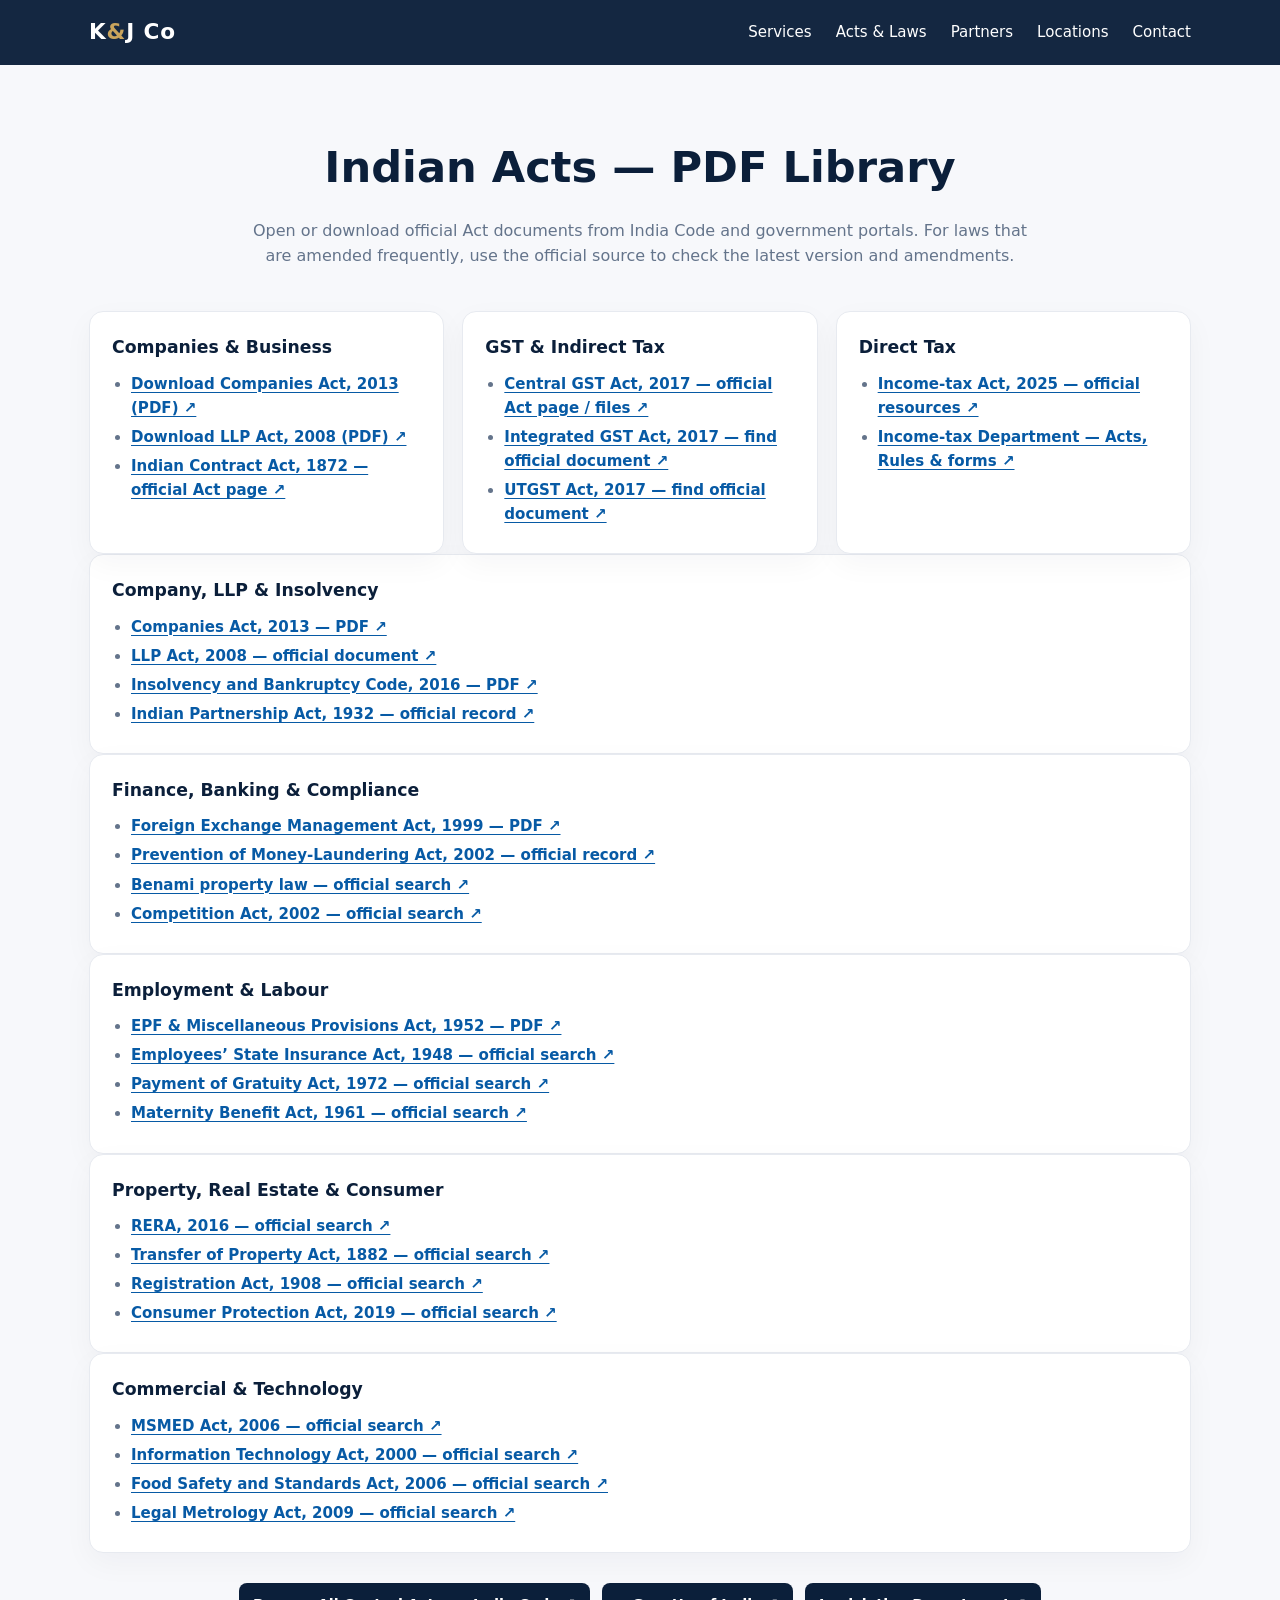
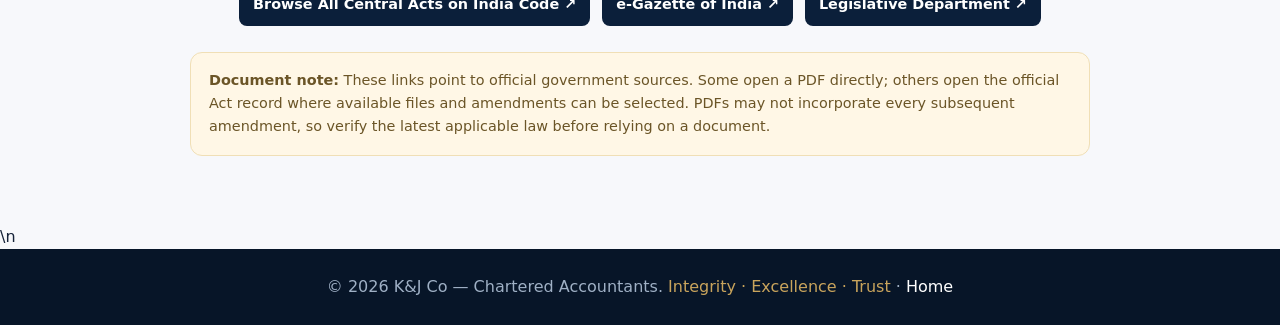
==== commit a2f06811: "Remove statutory acts and regulatory compliance section" ====
--- a/acts.html
+++ b/acts.html
@@ -71,20 +71,6 @@
 <div class="official-links"><a href="https://www.indiacode.nic.in/" target="_blank" rel="noopener">Browse All Central Acts on India Code ↗</a><a href="https://egazette.gov.in/" target="_blank" rel="noopener">e-Gazette of India ↗</a><a href="https://legislative.gov.in/" target="_blank" rel="noopener">Legislative Department ↗</a></div>
 <div class="legal-note"><strong>Document note:</strong> These links point to official government sources. Some open a PDF directly; others open the official Act record where available files and amendments can be selected. PDFs may not incorporate every subsequent amendment, so verify the latest applicable law before relying on a document.</div>
 </section>
-\n<section id="acts"><div class="section-head"><h2>Statutory Acts & Regulatory Compliance</h2><p>Key Indian laws and regulatory frameworks relevant to businesses, professionals, employers and individuals. Our team can help assess applicability and support compliance.</p></div>
-<div class="acts-grid">
-<article class="act-card"><h3>Direct Taxation</h3><ul><li><a class="act-law-link" href="https://www.incometaxindia.gov.in/en/income-tax-act-202511" target="_blank" rel="noopener">Income-tax Act, 2025 and Income-tax Rules, 2026 ↗</a></li><li><a class="act-law-link" href="https://www.incometaxindia.gov.in/" target="_blank" rel="noopener">Income-tax Act, 1961 and Rules for legacy tax years and proceedings ↗</a></li><li><a class="act-law-link" href="https://www.incometaxindia.gov.in/" target="_blank" rel="noopener">Finance Acts, tax deduction and collection at source (TDS/TCS) ↗</a></li><li><a class="act-law-link" href="https://www.incometaxindia.gov.in/" target="_blank" rel="noopener">Double Taxation Avoidance Agreements (DTAA) ↗</a></li><li><a class="act-law-link" href="https://www.incometaxindia.gov.in/" target="_blank" rel="noopener">Transfer pricing and international taxation provisions ↗</a></li></ul></article>
-<article class="act-card"><h3>GST & Indirect Taxes</h3><ul><li><a class="act-law-link" href="https://www.indiacode.nic.in/indiacode/handle/123456789/15689?view_type=browse" target="_blank" rel="noopener">Central Goods and Services Tax Act, 2017 ↗</a></li><li><a class="act-law-link" href="https://www.indiacode.nic.in/handle/123456789/1362/simple-search?query=Integrated%20Goods%20and%20Services%20Tax%20Act%2C%202017" target="_blank" rel="noopener">Integrated Goods and Services Tax Act, 2017 ↗</a></li><li><a class="act-law-link" href="https://www.gst.gov.in/" target="_blank" rel="noopener">State Goods and Services Tax Acts ↗</a></li><li><a class="act-law-link" href="https://www.indiacode.nic.in/handle/123456789/1362/simple-search?query=Goods%20and%20Services%20Tax%20Compensation%20to%20States%20Act" target="_blank" rel="noopener">Union Territory GST Act and GST Compensation to States Act ↗</a></li><li><a class="act-law-link" href="https://www.indiacode.nic.in/" target="_blank" rel="noopener">Customs Act, 1962 and Customs Tariff Act, 1975, where applicable ↗</a></li><li><a class="act-law-link" href="https://www.indiacode.nic.in/" target="_blank" rel="noopener">Professional Tax laws of the relevant State ↗</a></li></ul></article>
-<article class="act-card"><h3>Company & Entity Law</h3><ul><li><a class="act-law-link" href="https://www.indiacode.nic.in/bitstream/123456789/2114/5/A2013-18.pdf" target="_blank" rel="noopener">Companies Act, 2013 and applicable Rules ↗</a></li><li><a class="act-law-link" href="https://www.indiacode.nic.in/handle/123456789/2023/1/A2009-06.pdf" target="_blank" rel="noopener">Limited Liability Partnership Act, 2008 ↗</a></li><li><a class="act-law-link" href="https://www.indiacode.nic.in/handle/123456789/1362/simple-search?query=Indian%20Partnership%20Act%2C%201932" target="_blank" rel="noopener">Indian Partnership Act, 1932 ↗</a></li><li><a class="act-law-link" href="https://www.indiacode.nic.in/" target="_blank" rel="noopener">Societies Registration laws and Trust laws, where applicable ↗</a></li><li><a class="act-law-link" href="https://www.indiacode.nic.in/bitstream/123456789/15479/1/the_insolvency_and_bankruptcy_code%2C_2016.pdf" target="_blank" rel="noopener">Insolvency and Bankruptcy Code, 2016 ↗</a></li><li><a class="act-law-link" href="https://www.indiacode.nic.in/handle/123456789/1362/simple-search?query=Competition%20Act%2C%202002" target="_blank" rel="noopener">Competition Act, 2002, where applicable ↗</a></li></ul></article>
-<article class="act-card"><h3>Audit & Financial Reporting</h3><ul><li><a class="act-law-link" href="https://www.indiacode.nic.in/bitstream/123456789/2114/5/A2013-18.pdf" target="_blank" rel="noopener">Companies Act audit and reporting requirements ↗</a></li><li><a class="act-law-link" href="https://www.indiacode.nic.in/handle/123456789/1362/simple-search?query=Cost%20and%20Works%20Accountants%20Act%2C%201959" target="_blank" rel="noopener">Cost and Works Accountants Act, 1959, where applicable ↗</a></li><li><a class="act-law-link" href="https://www.mca.gov.in/" target="_blank" rel="noopener">Accounting Standards / Ind AS notified under applicable law ↗</a></li><li><a class="act-law-link" href="https://www.icai.org/" target="_blank" rel="noopener">Standards on Auditing and ICAI guidance ↗</a></li><li><a class="act-law-link" href="https://www.mca.gov.in/" target="_blank" rel="noopener">CARO and internal financial controls reporting, where applicable ↗</a></li></ul></article>
-<article class="act-card"><h3>Business, Banking & Foreign Exchange</h3><ul><li><a class="act-law-link" href="https://www.indiacode.nic.in/bitstream/123456789/1988/1/A1999_42.pdf" target="_blank" rel="noopener">Foreign Exchange Management Act, 1999 (FEMA) ↗</a></li><li><a class="act-law-link" href="https://www.indiacode.nic.in/handle/123456789/1362/simple-search?query=Reserve%20Bank%20of%20India%20Act%2C%201934" target="_blank" rel="noopener">Reserve Bank of India Act, 1934 and applicable RBI directions ↗</a></li><li><a class="act-law-link" href="https://www.indiacode.nic.in/handle/123456789/1362/simple-search?query=Banking%20Regulation%20Act%2C%201949" target="_blank" rel="noopener">Banking Regulation Act, 1949, where applicable ↗</a></li><li><a class="act-law-link" href="https://www.indiacode.nic.in/indiacode/handle/123456789/2036?view_type=browse" target="_blank" rel="noopener">Prevention of Money Laundering Act, 2002 (PMLA) ↗</a></li><li><a class="act-law-link" href="https://www.indiacode.nic.in/handle/123456789/1362/simple-search?query=Benami%20Transactions%20(Prohibition)%20Act" target="_blank" rel="noopener">Benami Transactions (Prohibition) Act, 1988 ↗</a></li><li><a class="act-law-link" href="https://www.indiacode.nic.in/handle/123456789/1362/simple-search?query=Black%20Money%20(Undisclosed%20Foreign%20Income%20and%20Assets)%20and%20Imposition%20of%20Tax%20Act%2C%202015" target="_blank" rel="noopener">Black Money Act, 2015, where applicable ↗</a></li></ul></article>
-<article class="act-card"><h3>Employment & Payroll</h3><ul><li><a class="act-law-link" href="https://www.indiacode.nic.in/bitstream/123456789/2152/1/a195219.pdf" target="_blank" rel="noopener">Employees’ Provident Funds and Miscellaneous Provisions Act, 1952 ↗</a></li><li><a class="act-law-link" href="https://www.indiacode.nic.in/handle/123456789/1362/simple-search?query=Employees%27%20State%20Insurance%20Act%2C%201948" target="_blank" rel="noopener">Employees’ State Insurance Act, 1948 ↗</a></li><li><a class="act-law-link" href="https://www.indiacode.nic.in/handle/123456789/1362/simple-search?query=Payment%20of%20Gratuity%20Act%2C%201972" target="_blank" rel="noopener">Payment of Gratuity Act, 1972 ↗</a></li><li><a class="act-law-link" href="https://www.indiacode.nic.in/handle/123456789/1362/simple-search?query=Payment%20of%20Bonus%20Act%2C%201965" target="_blank" rel="noopener">Payment of Bonus Act, 1965 ↗</a></li><li><a class="act-law-link" href="https://www.indiacode.nic.in/handle/123456789/1362/simple-search?query=Minimum%20Wages%20Act%2C%201948" target="_blank" rel="noopener">Minimum Wages Act, 1948 and applicable wage laws ↗</a></li><li><a class="act-law-link" href="https://www.indiacode.nic.in/handle/123456789/1362/simple-search?query=Payment%20of%20Wages%20Act%2C%201936" target="_blank" rel="noopener">Payment of Wages Act, 1936 ↗</a></li><li><a class="act-law-link" href="https://www.indiacode.nic.in/handle/123456789/1362/simple-search?query=Maternity%20Benefit%20Act%2C%201961" target="_blank" rel="noopener">Maternity Benefit Act, 1961 ↗</a></li><li><a class="act-law-link" href="https://www.indiacode.nic.in/" target="_blank" rel="noopener">State Shops and Establishments and Professional Tax laws ↗</a></li></ul></article>
-<article class="act-card"><h3>Commercial & Consumer Laws</h3><ul><li><a class="act-law-link" href="https://www.indiacode.nic.in/handle/123456789/2187?col=123456789%2F1362" target="_blank" rel="noopener">Indian Contract Act, 1872 ↗</a></li><li><a class="act-law-link" href="https://www.indiacode.nic.in/handle/123456789/1362/simple-search?query=Sale%20of%20Goods%20Act%2C%201930" target="_blank" rel="noopener">Sale of Goods Act, 1930 ↗</a></li><li><a class="act-law-link" href="https://www.indiacode.nic.in/handle/123456789/1362/simple-search?query=Micro%2C%20Small%20and%20Medium%20Enterprises%20Development%20Act%2C%202006" target="_blank" rel="noopener">Micro, Small and Medium Enterprises Development Act, 2006 ↗</a></li><li><a class="act-law-link" href="https://www.indiacode.nic.in/handle/123456789/1362/simple-search?query=Consumer%20Protection%20Act%2C%202019" target="_blank" rel="noopener">Consumer Protection Act, 2019 ↗</a></li><li><a class="act-law-link" href="https://www.indiacode.nic.in/handle/123456789/1362/simple-search?query=Legal%20Metrology%20Act%2C%202009" target="_blank" rel="noopener">Legal Metrology Act, 2009, where applicable ↗</a></li><li><a class="act-law-link" href="https://www.indiacode.nic.in/handle/123456789/1362/simple-search?query=Information%20Technology%20Act%2C%202000" target="_blank" rel="noopener">Information Technology Act, 2000 and applicable rules ↗</a></li></ul></article>
-<article class="act-card"><h3>Property & Transactions</h3><ul><li><a class="act-law-link" href="https://www.indiacode.nic.in/handle/123456789/1362/simple-search?query=Transfer%20of%20Property%20Act%2C%201882" target="_blank" rel="noopener">Transfer of Property Act, 1882 ↗</a></li><li><a class="act-law-link" href="https://www.indiacode.nic.in/handle/123456789/1362/simple-search?query=Registration%20Act%2C%201908" target="_blank" rel="noopener">Registration Act, 1908 ↗</a></li><li><a class="act-law-link" href="https://www.indiacode.nic.in/handle/123456789/1362/simple-search?query=Indian%20Stamp%20Act%2C%201899" target="_blank" rel="noopener">Indian Stamp Act, 1899 and State stamp laws ↗</a></li><li><a class="act-law-link" href="https://www.indiacode.nic.in/handle/123456789/1362/simple-search?query=Real%20Estate%20(Regulation%20and%20Development)%20Act%2C%202016" target="_blank" rel="noopener">Real Estate (Regulation and Development) Act, 2016 (RERA) ↗</a></li><li><a class="act-law-link" href="https://www.indiacode.nic.in/handle/123456789/1362/simple-search?query=Right%20to%20Fair%20Compensation%20and%20Transparency%20in%20Land%20Acquisition%2C%20Rehabilitation%20and%20Resettlement%20Act%2C%202013" target="_blank" rel="noopener">Right to Fair Compensation and Transparency in Land Acquisition, Rehabilitation and Resettlement Act, 2013, where relevant ↗</a></li></ul></article>
-<article class="act-card"><h3>Sector-Specific & Other Laws</h3><ul><li><a class="act-law-link" href="https://www.indiacode.nic.in/handle/123456789/1362/simple-search?query=Digital%20Personal%20Data%20Protection%20Act%2C%202023" target="_blank" rel="noopener">Digital Personal Data Protection Act, 2023 and rules/commencement provisions, as applicable ↗</a></li><li><a class="act-law-link" href="https://www.indiacode.nic.in/" target="_blank" rel="noopener">Environment protection and pollution-control laws, where relevant ↗</a></li><li><a class="act-law-link" href="https://www.indiacode.nic.in/handle/123456789/1362/simple-search?query=Food%20Safety%20and%20Standards%20Act%2C%202006" target="_blank" rel="noopener">Food Safety and Standards Act, 2006 (FSSAI), for food businesses ↗</a></li><li><a class="act-law-link" href="https://www.indiacode.nic.in/handle/123456789/1362/simple-search?query=Drugs%20and%20Cosmetics%20Act%2C%201940" target="_blank" rel="noopener">Drugs and Cosmetics Act, 1940, for regulated products ↗</a></li><li><a class="act-law-link" href="https://www.indiacode.nic.in/handle/123456789/1362/simple-search?query=Electricity%20Act%2C%202003" target="_blank" rel="noopener">Electricity Act, 2003 and sectoral rules, where relevant ↗</a></li><li><a class="act-law-link" href="https://www.indiacode.nic.in/" target="_blank" rel="noopener">State-specific licences, registrations and local-body laws ↗</a></li></ul></article>
-</div>
-<div class="official-links"><a href="https://www.indiacode.nic.in/" target="_blank" rel="noopener">India Code — Central Acts</a><a href="https://www.mca.gov.in/" target="_blank" rel="noopener">Ministry of Corporate Affairs</a><a href="https://www.incometaxindia.gov.in/" target="_blank" rel="noopener">Income-tax Department</a><a href="https://www.gst.gov.in/" target="_blank" rel="noopener">GST Portal</a><a href="https://www.rbi.org.in/" target="_blank" rel="noopener">Reserve Bank of India</a></div>
-<div class="legal-note"><strong>Important:</strong> This is an indicative list of major Central and State laws, not an exhaustive list of every statute, rule, notification or circular. Applicability depends on the entity type, industry, State, transactions and relevant period. Tax laws and compliance requirements change; please verify the current law and obtain professional advice before acting. The Income-tax Act, 2025 came into force on 1 April 2026; earlier tax years and proceedings may continue under the 1961 Act as per transition provisions. <a href="https://www.incometaxindia.gov.in/en/income-tax-act-202511" target="_blank" rel="noopener">Official transition and Act resources</a>.</div>
-</section>
+\n
 <footer>© 2026 K&J Co — Chartered Accountants. <span class="gold">Integrity · Excellence · Trust</span> · <a href="index.html" style="color:#fff">Home</a></footer>
 </body></html>
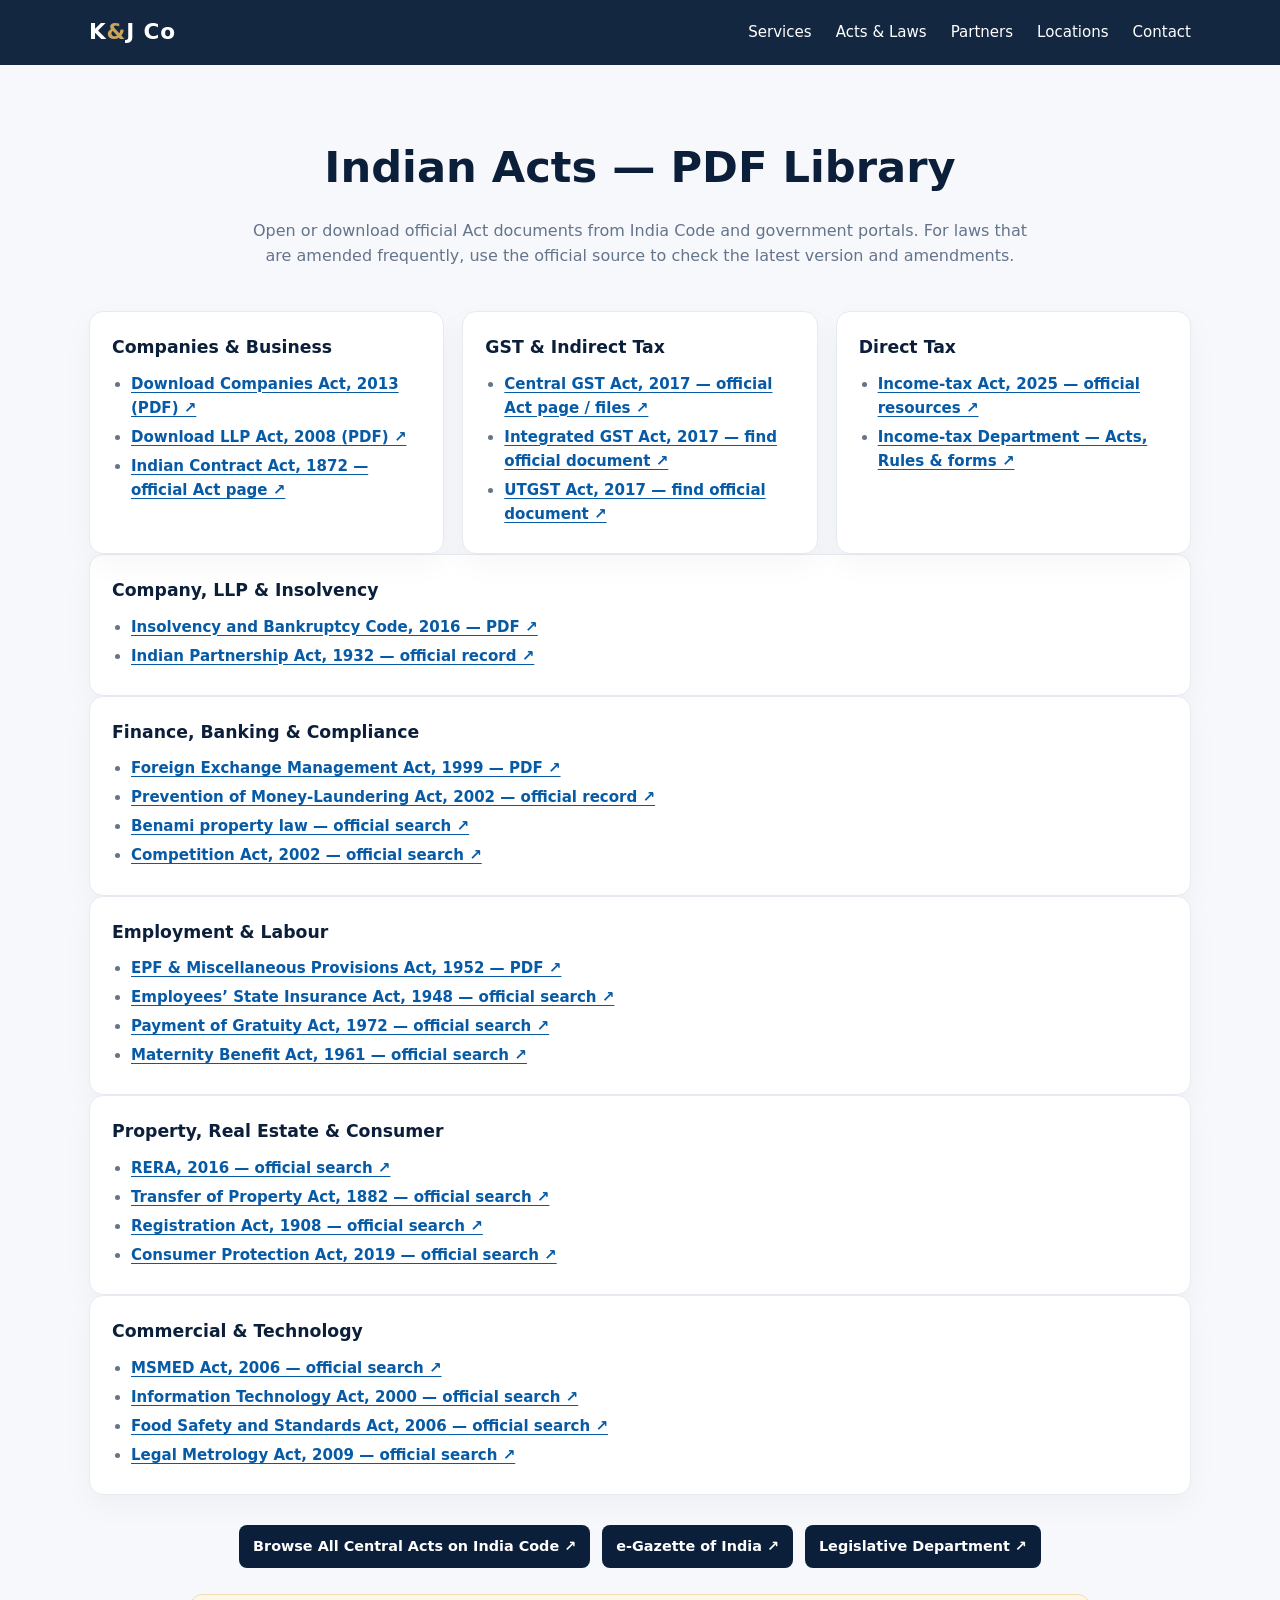
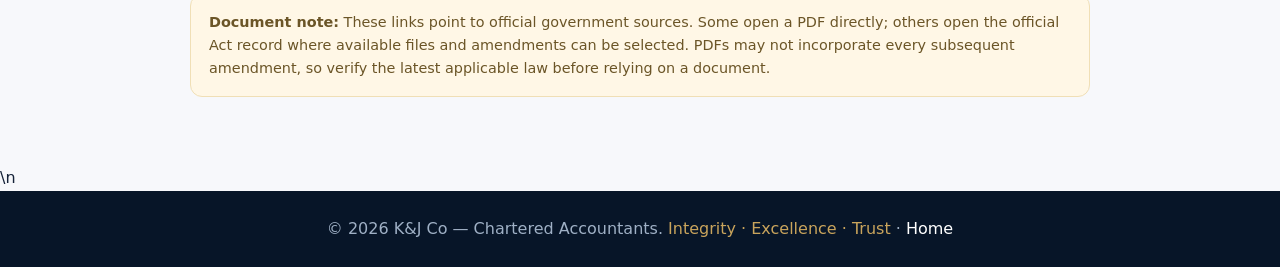
==== commit 7fee27d2: "Remove duplicate Act download links" ====
--- a/acts.html
+++ b/acts.html
@@ -38,8 +38,6 @@
 </div>
 
 <article class="act-card"><h3>Company, LLP & Insolvency</h3><ul>
-<li><a class="pdf-link" href="https://www.indiacode.nic.in/bitstream/123456789/2114/5/A2013-18.pdf" target="_blank" rel="noopener">Companies Act, 2013 — PDF ↗</a></li>
-<li><a class="pdf-link" href="https://www.indiacode.nic.in/handle/123456789/2023/1/A2009-06.pdf" target="_blank" rel="noopener">LLP Act, 2008 — official document ↗</a></li>
 <li><a class="pdf-link" href="https://www.indiacode.nic.in/bitstream/123456789/15479/1/the_insolvency_and_bankruptcy_code%2C_2016.pdf" target="_blank" rel="noopener">Insolvency and Bankruptcy Code, 2016 — PDF ↗</a></li>
 <li><a class="pdf-link" href="https://www.indiacode.nic.in/handle/123456789/1362/simple-search?query=Indian%20Partnership%20Act%2C%201932" target="_blank" rel="noopener">Indian Partnership Act, 1932 — official record ↗</a></li>
 </ul></article>
